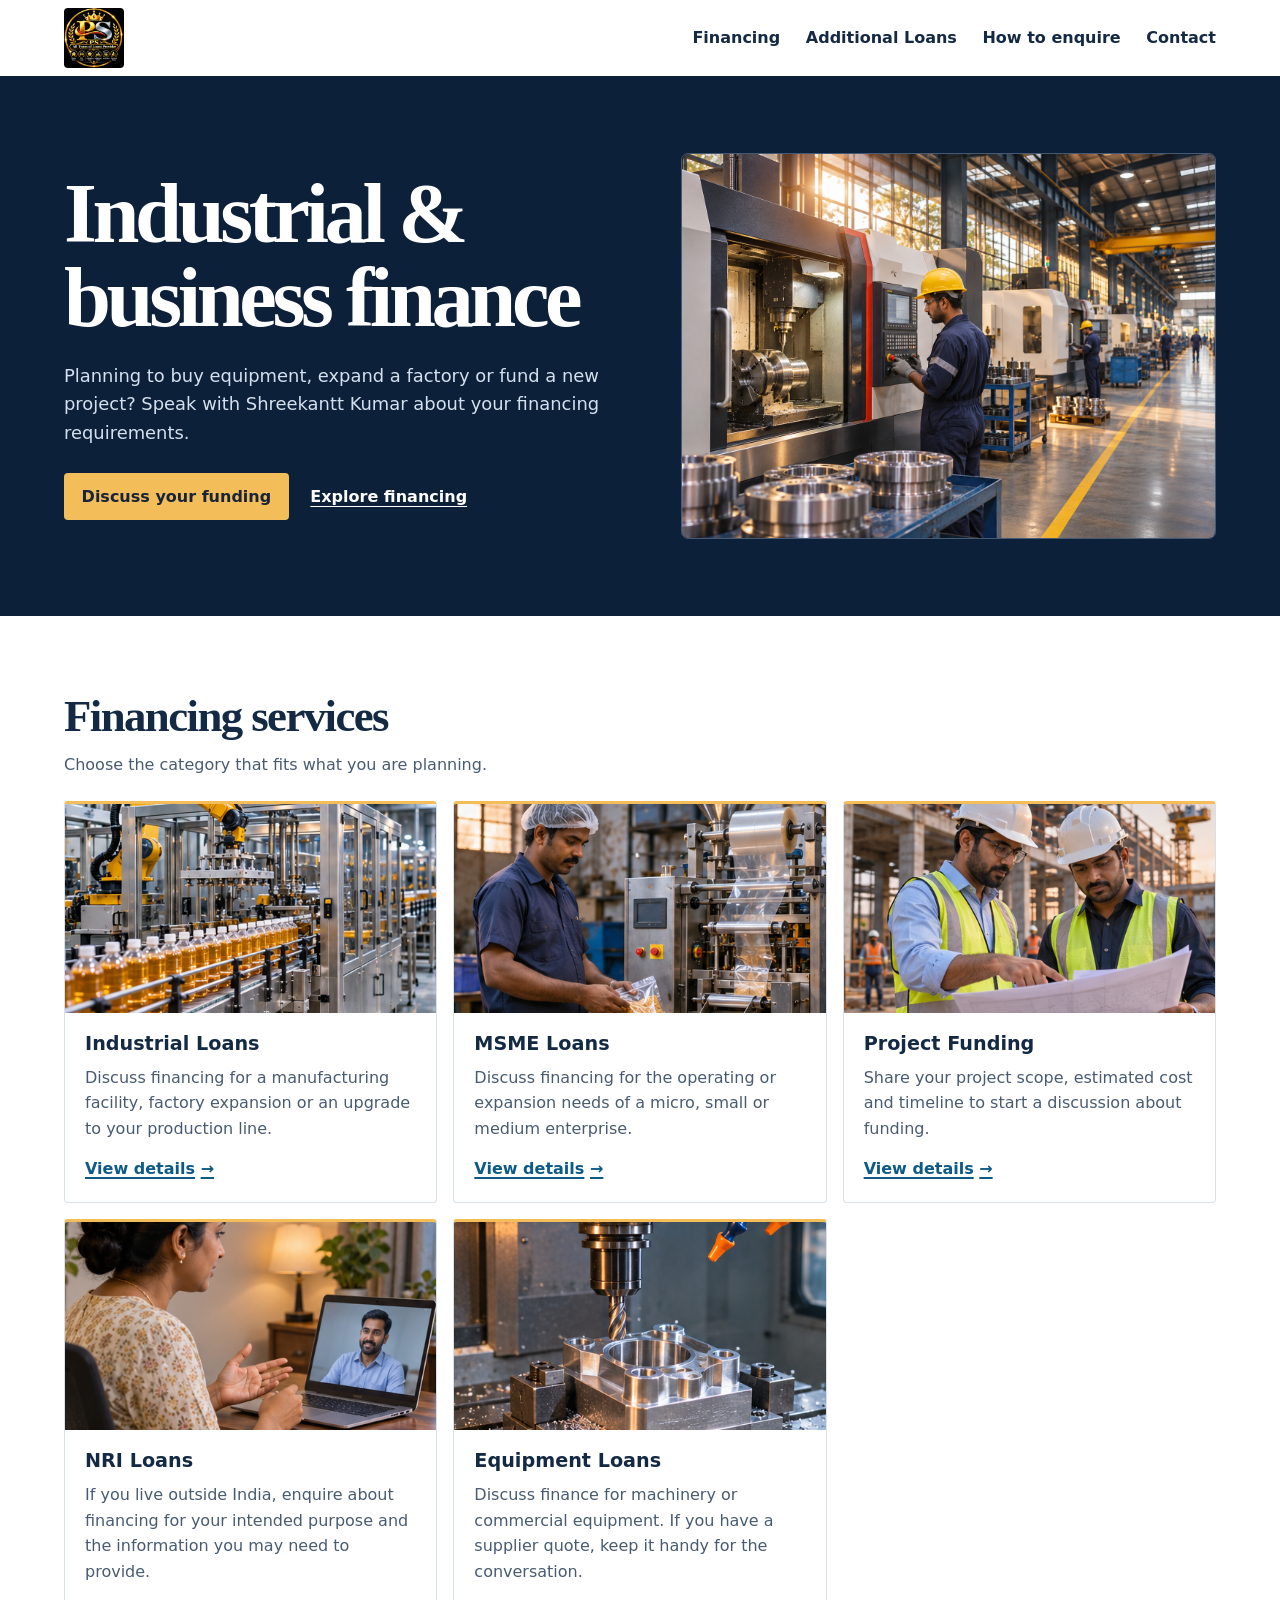
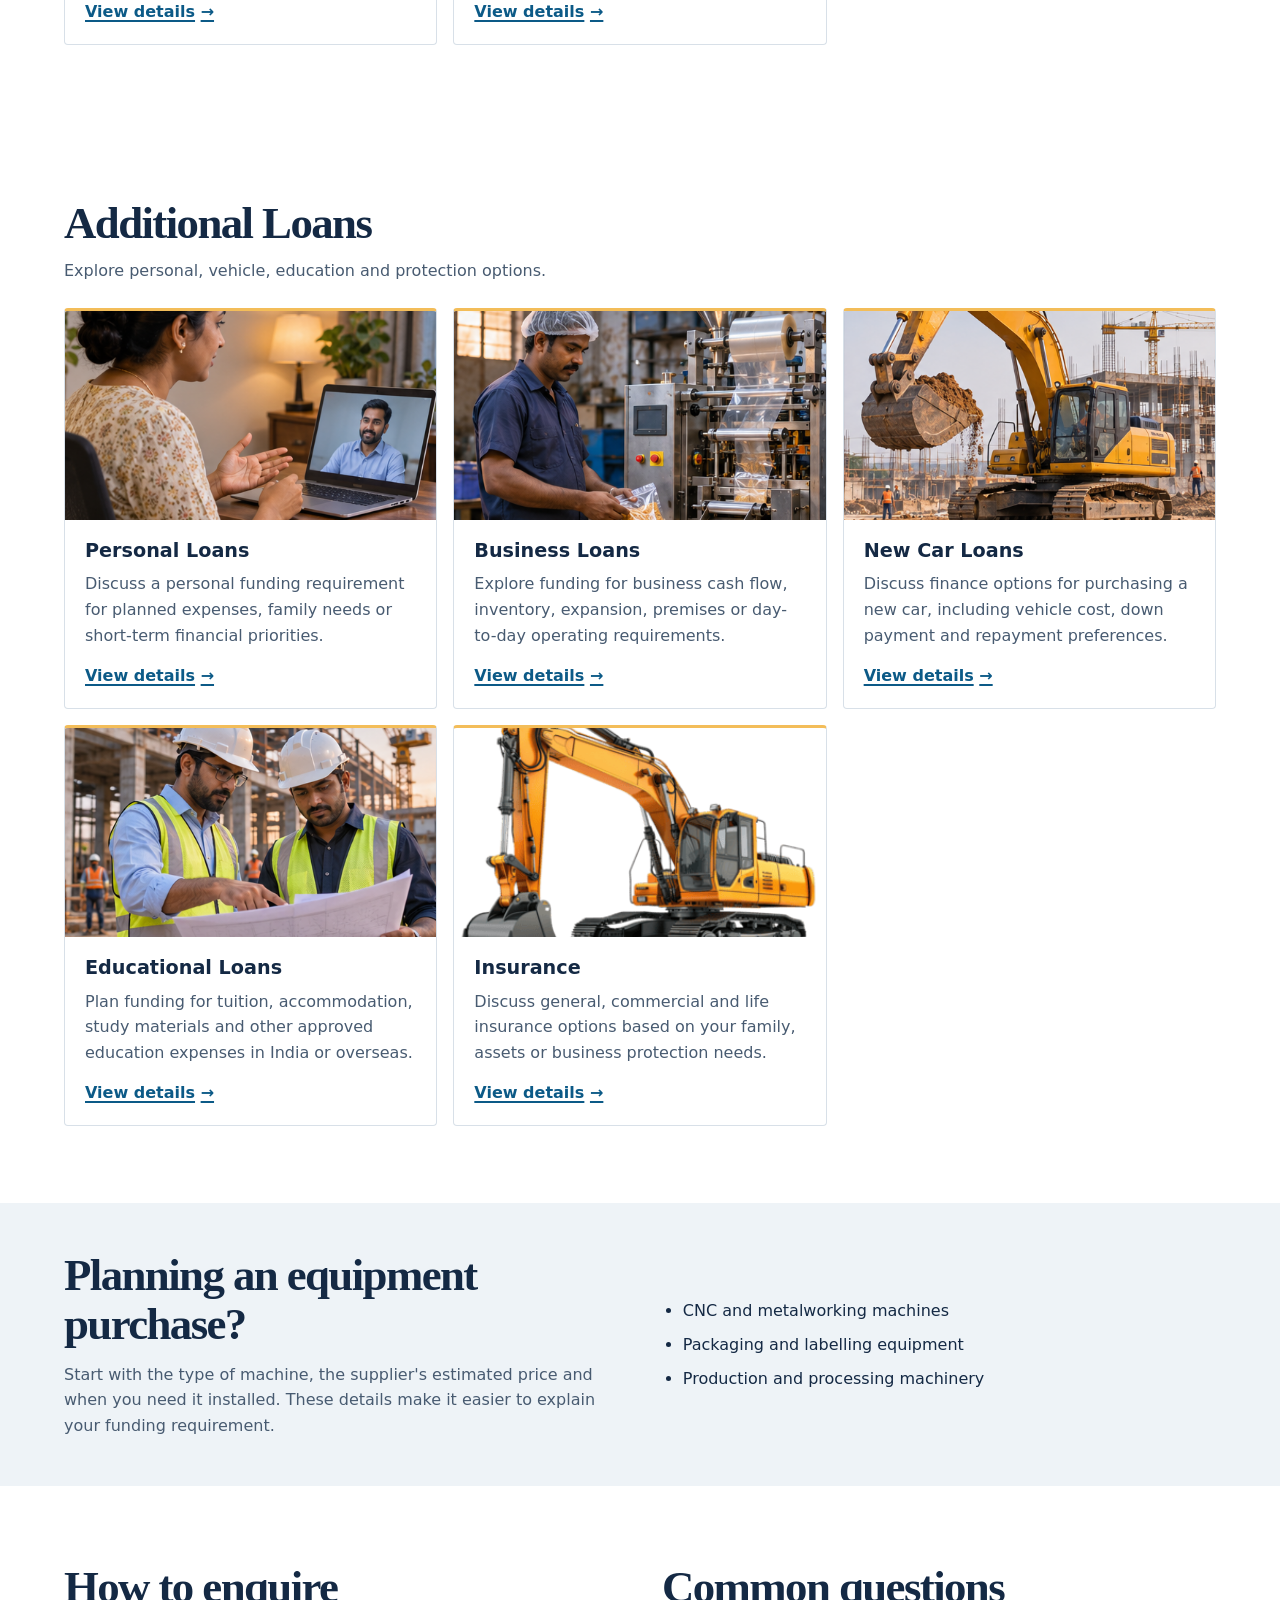
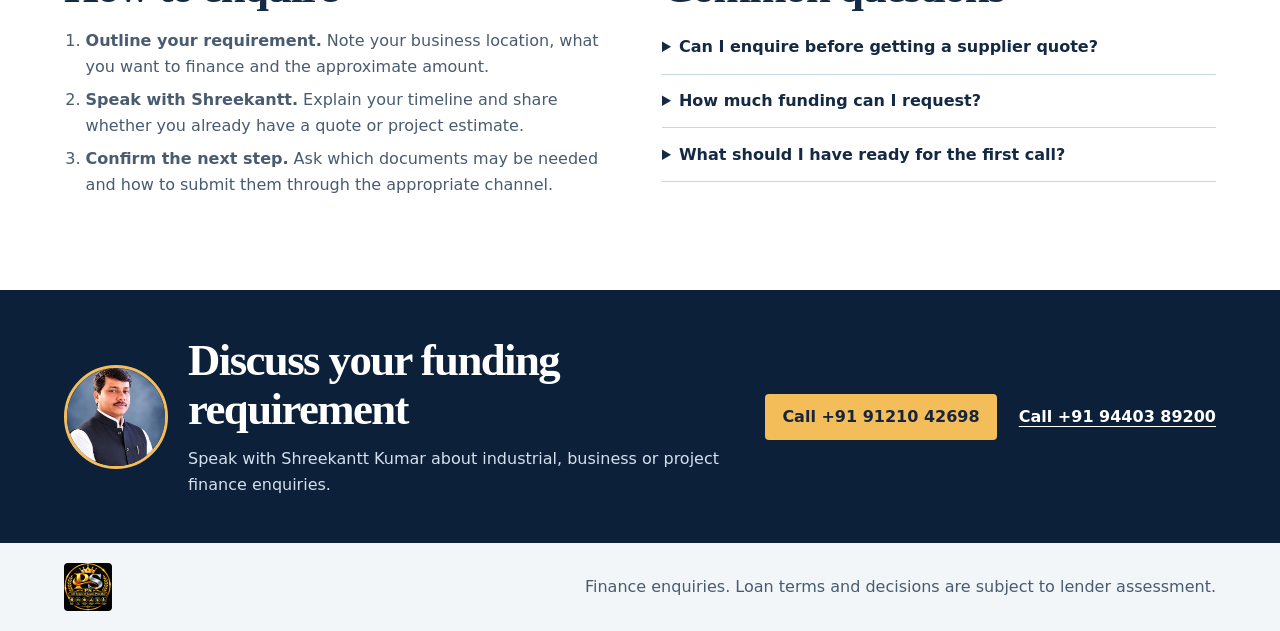
==== index.html @ 929bd3e0 "five new financing catagories in additional loans" ====
<!doctype html>
<html lang="en-IN">
<head>
  <meta charset="utf-8">
  <meta name="viewport" content="width=device-width, initial-scale=1">
  <meta name="robots" content="noindex">
  <meta name="description" content="Discuss industrial loans, MSME loans, project funding, NRI loans and equipment finance with SRIDigitals.">
  <title>SRIDigitals | Industrial &amp; Business Finance Enquiries</title>
  <link rel="stylesheet" href="styles.css">
</head>
<body>
  <a class="skip-link" href="#main">Skip to content</a>

  <header class="site-header" id="top">
    <div class="wrap header-inner">
      <a class="brand" href="#top" aria-label="SRIDigitals home"><img class="brand-logo" src="images/logo.jpeg" alt="SRI PS All Types of Loans Provider"></a>
      <nav aria-label="Main navigation">
        <a href="#services">Financing</a>
        <a href="#additional-loans">Additional Loans</a>
        <a href="#process">How to enquire</a>
        <a href="#contact">Contact</a>
      </nav>
    </div>
  </header>

  <main id="main">
    <section class="hero" aria-labelledby="hero-title">
      <div class="wrap hero-inner">
        <div class="hero-content">
          <h1 id="hero-title">Industrial &amp;<br>business finance</h1>
          <p>Planning to buy equipment, expand a factory or fund a new project? Speak with Shreekantt Kumar about your financing requirements.</p>
          <div class="actions">
            <a class="button" href="#contact">Discuss your funding</a>
            <a class="secondary" href="#services">Explore financing</a>
          </div>
        </div>
        <figure class="hero-visual">
          <img src="images/images/industrial-factory-hero.png" alt="Technician operating CNC machinery in a modern factory">
        </figure>
      </div>
    </section>

    <section class="wrap section" id="services">
      <h2>Financing services</h2>
      <p class="intro">Choose the category that fits what you are planning.</p>
      <div class="services">
        <article class="service">
          <img src="images/images/factory-production-line.png" alt="Automated factory production line">
          <div class="service-copy">
            <h3>Industrial Loans</h3>
            <p>Discuss financing for a manufacturing facility, factory expansion or an upgrade to your production line.</p>
            <a class="card-link" href="industrial-loans.html" aria-label="View full details about Industrial Loans">View details <span aria-hidden="true">&rarr;</span></a>
          </div>
        </article>
        <article class="service">
          <img src="images/images/msme-workshop.png" alt="Small manufacturing workshop and packaging machine">
          <div class="service-copy">
            <h3>MSME Loans</h3>
            <p>Discuss financing for the operating or expansion needs of a micro, small or medium enterprise.</p>
            <a class="card-link" href="msme-loans.html" aria-label="View full details about MSME Loans">View details <span aria-hidden="true">&rarr;</span></a>
          </div>
        </article>
        <article class="service">
          <img src="images/images/project-planning.png" alt="Engineers reviewing plans at a construction site">
          <div class="service-copy">
            <h3>Project Funding</h3>
            <p>Share your project scope, estimated cost and timeline to start a discussion about funding.</p>
            <a class="card-link" href="project-funding.html" aria-label="View full details about Project Funding">View details <span aria-hidden="true">&rarr;</span></a>
          </div>
        </article>
        <article class="service">
          <img src="images/images/nri-consultation.png" alt="Professional discussing requirements over a video call">
          <div class="service-copy">
            <h3>NRI Loans</h3>
            <p>If you live outside India, enquire about financing for your intended purpose and the information you may need to provide.</p>
            <a class="card-link" href="nri-loans.html" aria-label="View full details about NRI Loans">View details <span aria-hidden="true">&rarr;</span></a>
          </div>
        </article>
        <article class="service">
          <img src="images/images/cnc-equipment.png" alt="CNC machine cutting a metal component">
          <div class="service-copy">
            <h3>Equipment Loans</h3>
            <p>Discuss finance for machinery or commercial equipment. If you have a supplier quote, keep it handy for the conversation.</p>
            <a class="card-link" href="equipment-loans.html" aria-label="View full details about Equipment Loans">View details <span aria-hidden="true">&rarr;</span></a>
          </div>
        </article>
      </div>
    </section>

    <section class="wrap section" id="additional-loans">
      <h2>Additional Loans</h2>
      <p class="intro">Explore personal, vehicle, education and protection options.</p>
      <div class="services">
        <article class="service">
          <img src="images/images/nri-consultation.png" alt="Customer discussing personal finance requirements">
          <div class="service-copy">
            <h3>Personal Loans</h3>
            <p>Discuss a personal funding requirement for planned expenses, family needs or short-term financial priorities.</p>
            <a class="card-link" href="personal-loans.html" aria-label="View full details about Personal Loans">View details <span aria-hidden="true">&rarr;</span></a>
          </div>
        </article>
        <article class="service">
          <img src="images/images/msme-workshop.png" alt="Owner operating a small business workshop">
          <div class="service-copy">
            <h3>Business Loans</h3>
            <p>Explore funding for business cash flow, inventory, expansion, premises or day-to-day operating requirements.</p>
            <a class="card-link" href="business-loans.html" aria-label="View full details about Business Loans">View details <span aria-hidden="true">&rarr;</span></a>
          </div>
        </article>
        <article class="service">
          <img src="images/images/excavator-alternate.png" alt="Commercial vehicle ready for financing">
          <div class="service-copy">
            <h3>New Car Loans</h3>
            <p>Discuss finance options for purchasing a new car, including vehicle cost, down payment and repayment preferences.</p>
            <a class="card-link" href="new-car-loans.html" aria-label="View full details about New Car Loans">View details <span aria-hidden="true">&rarr;</span></a>
          </div>
        </article>
        <article class="service">
          <img src="images/images/project-planning.png" alt="Students and professionals reviewing education plans">
          <div class="service-copy">
            <h3>Educational Loans</h3>
            <p>Plan funding for tuition, accommodation, study materials and other approved education expenses in India or overseas.</p>
            <a class="card-link" href="educational-loans.html" aria-label="View full details about Educational Loans">View details <span aria-hidden="true">&rarr;</span></a>
          </div>
        </article>
        <article class="service">
          <img src="images/images/machinery.png" alt="Protected commercial and industrial assets">
          <div class="service-copy">
            <h3>Insurance</h3>
            <p>Discuss general, commercial and life insurance options based on your family, assets or business protection needs.</p>
            <a class="card-link" href="insurance.html" aria-label="View full details about Insurance">View details <span aria-hidden="true">&rarr;</span></a>
          </div>
        </article>
      </div>
    </section>

    <section class="equipment" id="equipment">
      <div class="wrap equipment-inner">
        <div>
          <h2>Planning an equipment purchase?</h2>
          <p>Start with the type of machine, the supplier's estimated price and when you need it installed. These details make it easier to explain your funding requirement.</p>
        </div>
        <ul>
          <li>CNC and metalworking machines</li>
          <li>Packaging and labelling equipment</li>
          <li>Production and processing machinery</li>
        </ul>
      </div>
    </section>

    <section class="wrap section process" id="process">
      <div>
        <h2>How to enquire</h2>
        <ol>
          <li><strong>Outline your requirement.</strong> Note your business location, what you want to finance and the approximate amount.</li>
          <li><strong>Speak with Shreekantt.</strong> Explain your timeline and share whether you already have a quote or project estimate.</li>
          <li><strong>Confirm the next step.</strong> Ask which documents may be needed and how to submit them through the appropriate channel.</li>
        </ol>
      </div>
      <div>
        <h2>Common questions</h2>
        <details>
          <summary>Can I enquire before getting a supplier quote?</summary>
          <p>Yes. Start with the type of equipment and an estimated budget. A supplier quote can help clarify the price and specifications later.</p>
        </details>
        <details>
          <summary>How much funding can I request?</summary>
          <p>Start with the amount your business or project needs. Any funding offer depends on the lender, the product and the assessment of your application.</p>
        </details>
        <details>
          <summary>What should I have ready for the first call?</summary>
          <p>Have the business location, loan purpose, estimated amount and timeline handy. For equipment, bring the supplier estimate if available.</p>
        </details>
      </div>
    </section>

    <section class="contact" id="contact">
      <div class="wrap contact-inner">
        <div class="contact-person">
          <img src="images/profile.jpeg" alt="Shreekantt Kumar">
          <div>
            <h2>Discuss your funding requirement</h2>
            <p>Speak with Shreekantt Kumar about industrial, business or project finance enquiries.</p>
          </div>
        </div>
        <address>
          <a class="button" href="tel:+919121042698">Call +91 91210 42698</a>
          <a class="secondary" href="tel:+919440389200">Call +91 94403 89200</a>
        </address>
      </div>
    </section>
  </main>

  <footer>
    <div class="wrap footer-inner">
      <img class="brand-logo" src="images/logo.jpeg" alt="SRI PS All Types of Loans Provider">
      <p>Finance enquiries. Loan terms and decisions are subject to lender assessment.</p>
    </div>
  </footer>
</body>
</html>
---- styles.css ----
:root {
  color-scheme: light;
  --navy: #0d2039;
  --ink: #142944;
  --muted: #485b71;
  --light: #eef3f7;
  --gold: #f3bd59;
}

* { box-sizing: border-box; }
html { scroll-behavior: smooth; }
body {
  margin: 0;
  font: 1rem/1.6 system-ui, sans-serif;
  color: var(--ink);
}
a { color: inherit; }
a:focus-visible, summary:focus-visible {
  outline: 3px solid #c58215;
  outline-offset: 5px;
}
.skip-link {
  position: fixed;
  top: .5rem;
  left: .5rem;
  z-index: 20;
  background: white;
  padding: .5rem;
}
.skip-link:not(:focus) { transform: translateY(-150%); }
.wrap {
  width: min(100% - 3rem, 72rem);
  margin-inline: auto;
}

.site-header { background: white; }
.header-inner, .footer-inner {
  display: flex;
  justify-content: space-between;
  align-items: center;
  gap: 1.25rem;
}
.header-inner { min-height: 4.75rem; }
.brand {
  font-size: 1.35rem;
  font-weight: 800;
  letter-spacing: -.045em;
  text-decoration: none;
}
.brand span { font-weight: 550; }
.brand-logo {
  display: block;
  width: auto;
  height: 3.75rem;
  max-width: 10rem;
  object-fit: contain;
  object-position: left center;
  border-radius: .25rem;
}
.footer-inner .brand-logo { height: 3rem; }
nav {
  display: flex;
  flex-wrap: wrap;
  gap: .5rem 1.6rem;
}
nav a {
  font-weight: 650;
  text-decoration: none;
}
nav a:hover { text-decoration: underline; }

.hero, .contact {
  background: var(--navy);
  color: white;
}
.hero-inner {
  display: grid;
  grid-template-columns: 1.08fr 1fr;
  gap: 2.5rem;
  align-items: center;
  padding-block: clamp(3rem, 6vw, 6rem);
}
h1, h2, h3, p { margin: 0; }
h1, h2, h3 { line-height: 1.15; }
h1 {
  max-width: 13ch;
  font: 700 clamp(3rem, 6.6vw, 5.6rem)/.99 Georgia, serif;
  letter-spacing: -.052em;
}
h2 {
  font: 700 clamp(1.9rem, 3.5vw, 2.85rem)/1.09 Georgia, serif;
  letter-spacing: -.035em;
}
h3 {
  font-size: 1.2rem;
  margin-bottom: .6rem;
}
.hero-content p {
  max-width: 34rem;
  margin-top: 1.4rem;
  color: #d4e0ee;
  font-size: 1.12rem;
}
.actions, address {
  display: flex;
  flex-wrap: wrap;
  align-items: center;
  gap: .7rem 1.35rem;
}
.actions { margin-top: 1.6rem; }
.button {
  display: inline-flex;
  padding: .65rem 1.1rem;
  color: #18243a;
  background: var(--gold);
  border-radius: .25rem;
  font-weight: 800;
  text-decoration: none;
}
.button:hover { background: #ffd78a; }
.secondary {
  font-weight: 700;
  text-underline-offset: .25em;
}
.hero-visual {
  margin: 0;
  overflow: hidden;
  min-height: 24rem;
  border: 1px solid #455972;
  border-radius: .45rem;
  background: #253953;
}
.hero-visual img {
  display: block;
  width: 100%;
  height: 100%;
  min-height: 24rem;
  object-fit: cover;
}

.section { padding-block: clamp(3rem, 6vw, 5.2rem); }
.intro {
  margin: .65rem 0 1.5rem;
  color: var(--muted);
}
.services {
  display: grid;
  grid-template-columns: repeat(6, 1fr);
  gap: 1rem;
}
.service {
  grid-column: span 2;
  overflow: hidden;
  border: 1px solid #d8e0e8;
  border-top: 3px solid var(--gold);
  border-radius: .25rem;
  background: white;
}
.service img {
  display: block;
  width: 100%;
  aspect-ratio: 16 / 9;
  object-fit: cover;
}
.service-copy { padding: 1.25rem; }
.card-link {
  display: inline-flex;
  gap: .35rem;
  margin-top: .9rem;
  color: #0c5a87;
  font-weight: 800;
  text-decoration-thickness: 2px;
  text-underline-offset: .2em;
}
.card-link span { transition: transform .2s ease; }
.card-link:hover span { transform: translateX(.2rem); }
.service p, .equipment p, .process li, details p { color: var(--muted); }

.equipment { background: var(--light); }
.equipment-inner, .process {
  display: grid;
  grid-template-columns: 1fr 1fr;
  gap: 2.75rem;
}
.equipment-inner {
  align-items: center;
  padding-block: 3rem;
}
.equipment p, .contact p { margin-top: .8rem; }
.equipment ul {
  margin: 0;
  padding-left: 1.3rem;
}
.equipment li + li, .process li + li { margin-top: .5rem; }
.process ol { padding-left: 1.35rem; }
details {
  border-bottom: 1px solid #cbd5df;
  padding-block: .85rem;
}
details:first-of-type { margin-top: .55rem; }
summary {
  cursor: pointer;
  font-weight: 700;
}
details p { margin: .6rem 0 .15rem; }

.detail-hero {
  background: var(--navy);
  color: white;
}
.detail-hero-inner {
  display: grid;
  grid-template-columns: 1fr 1fr;
  gap: 2.5rem;
  align-items: center;
  padding-block: clamp(3rem, 6vw, 5.5rem);
}
.detail-hero h1 {
  max-width: none;
  margin-bottom: .8rem;
  font-size: clamp(3rem, 6vw, 5.2rem);
}
.detail-hero p { color: #d4e0ee; }
.detail-hero .eyebrow {
  margin-bottom: .5rem;
  color: var(--gold);
  font-weight: 800;
  letter-spacing: .12em;
  text-transform: uppercase;
}
.back-link {
  display: inline-block;
  margin-bottom: 1.5rem;
  color: #d4e0ee;
  font-weight: 700;
  text-underline-offset: .2em;
}
.detail-hero img {
  width: 100%;
  max-height: 28rem;
  object-fit: cover;
  border: 1px solid #455972;
  border-radius: .45rem;
}
.detail-section {
  display: grid;
  grid-template-columns: 1.55fr .65fr;
  gap: 3rem;
  padding-block: clamp(3rem, 6vw, 5rem);
}
.detail-content > p {
  max-width: 48rem;
  margin: .8rem 0 1.2rem;
  color: var(--muted);
}
.detail-summary {
  align-self: start;
  border-top: 3px solid var(--gold);
  background: var(--light);
  padding: 1.35rem;
}
.detail-summary ul, .check-list, .number-list {
  margin: .8rem 0 0;
  padding-left: 1.25rem;
}
.detail-summary li + li, .check-list li + li { margin-top: .55rem; }
.detail-band { background: var(--light); }
.detail-grid {
  display: grid;
  grid-template-columns: 1fr 1fr;
  gap: 3rem;
  padding-block: clamp(3rem, 6vw, 5rem);
}
.detail-grid p { margin-top: .7rem; color: var(--muted); }
.number-list li { padding-left: .25rem; }
.number-list li + li { margin-top: .9rem; }
.detail-cta {
  display: flex;
  justify-content: space-between;
  align-items: center;
  gap: 1.5rem;
  padding-block: 3rem;
}
.detail-cta p { margin-top: .7rem; color: var(--muted); }

.contact-inner {
  display: flex;
  flex-wrap: wrap;
  justify-content: space-between;
  align-items: center;
  gap: 1.25rem;
  padding-block: 2.85rem;
}
.contact-person {
  display: flex;
  align-items: center;
  gap: 1.25rem;
  max-width: 42rem;
}
.contact-person img {
  width: 6.5rem;
  height: 6.5rem;
  flex: 0 0 6.5rem;
  border: 3px solid var(--gold);
  border-radius: 50%;
  object-fit: cover;
  object-position: center 18%;
}
.contact p { color: #d4e0ee; }
address { font-style: normal; }

footer {
  padding-block: 1.25rem;
  background: #f3f6f9;
}
footer p { color: var(--muted); }

@media (max-width: 48rem) {
  .hero-inner, .equipment-inner, .process {
    grid-template-columns: 1fr;
    gap: 1.6rem;
  }
  .detail-hero-inner, .detail-section, .detail-grid {
    grid-template-columns: 1fr;
  }
  .detail-cta { align-items: flex-start; flex-direction: column; }
  .services { grid-template-columns: repeat(2, 1fr); }
  .service { grid-column: auto; }
  .hero-visual, .hero-visual img {
    min-height: 0;
  }
}

@media (max-width: 31rem) {
  .wrap { width: calc(100% - 2rem); }
  .brand-logo { height: 3.25rem; }
  .contact-person { align-items: flex-start; }
  .contact-person img {
    width: 5rem;
    height: 5rem;
    flex-basis: 5rem;
  }
  .header-inner, .footer-inner {
    align-items: flex-start;
    flex-direction: column;
    gap: .45rem;
    padding-block: .75rem;
  }
  nav { gap: .35rem 1rem; }
  .services { grid-template-columns: 1fr; }
}
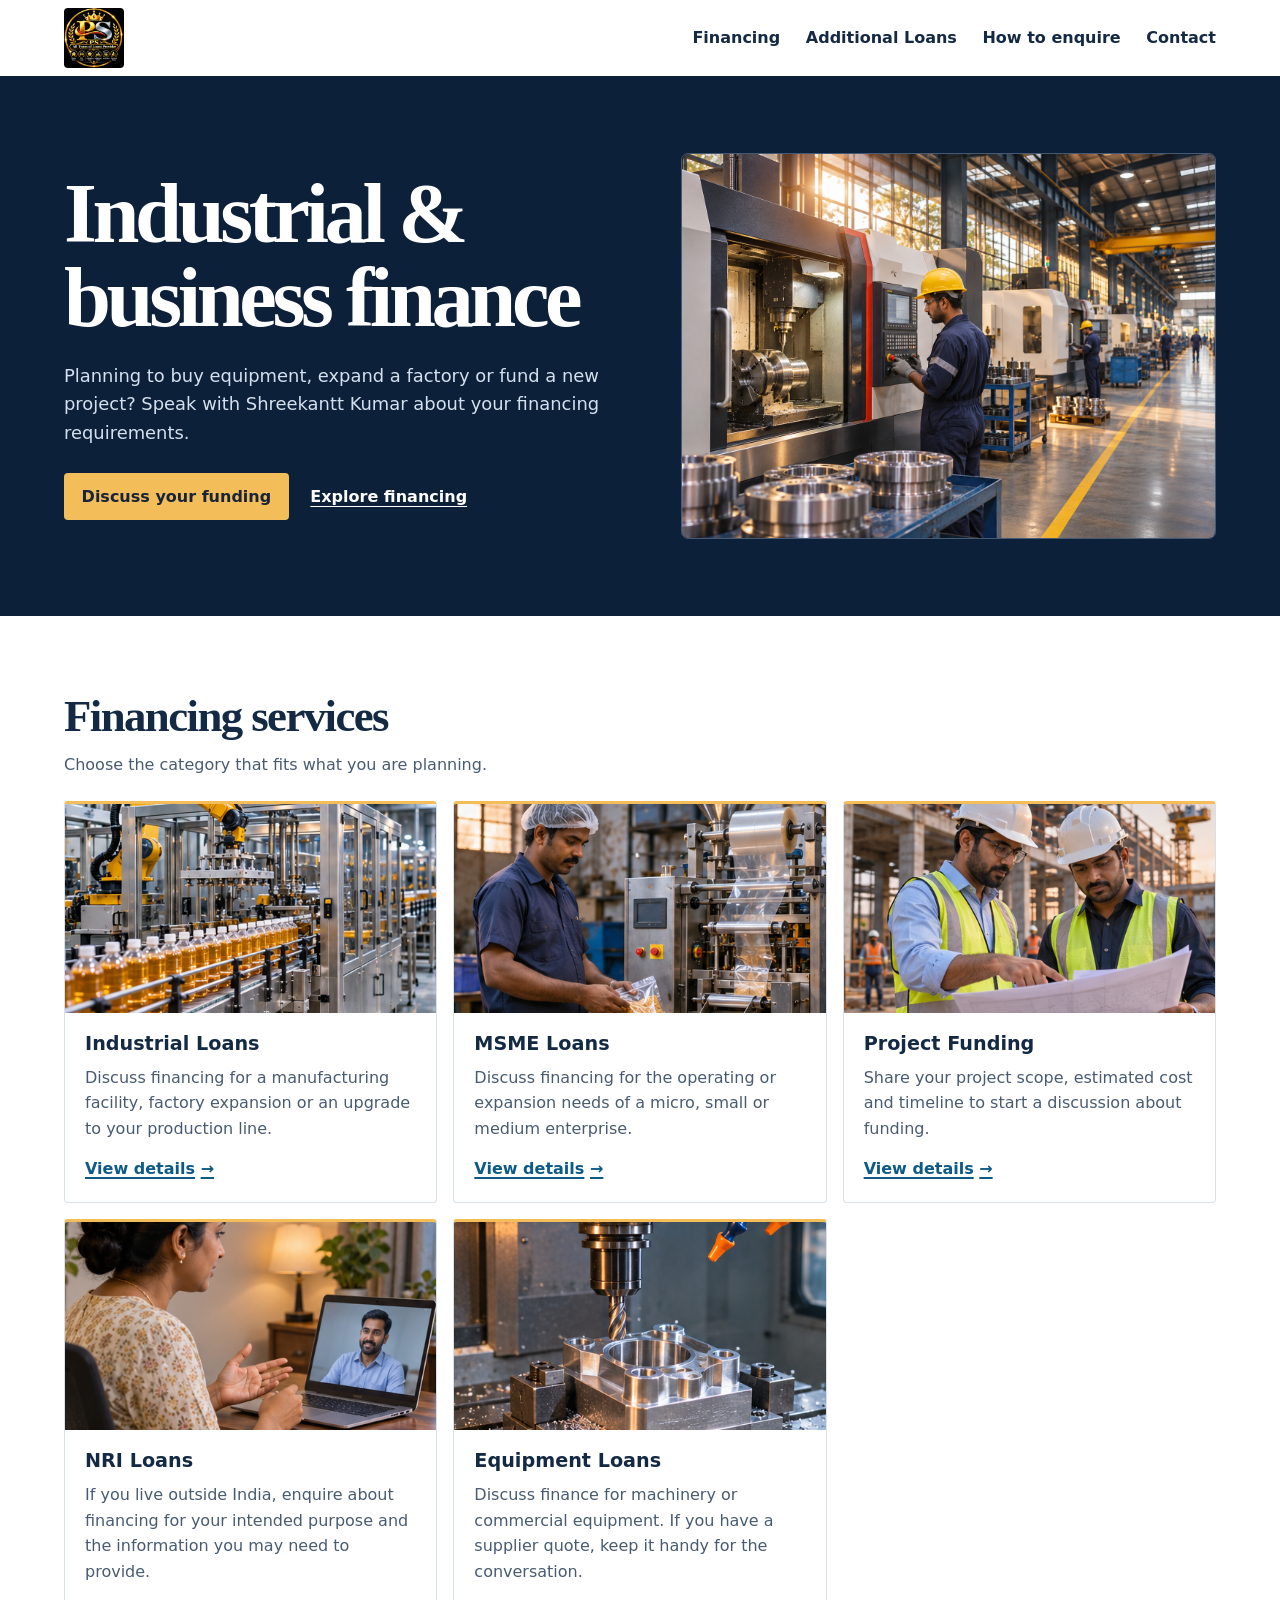
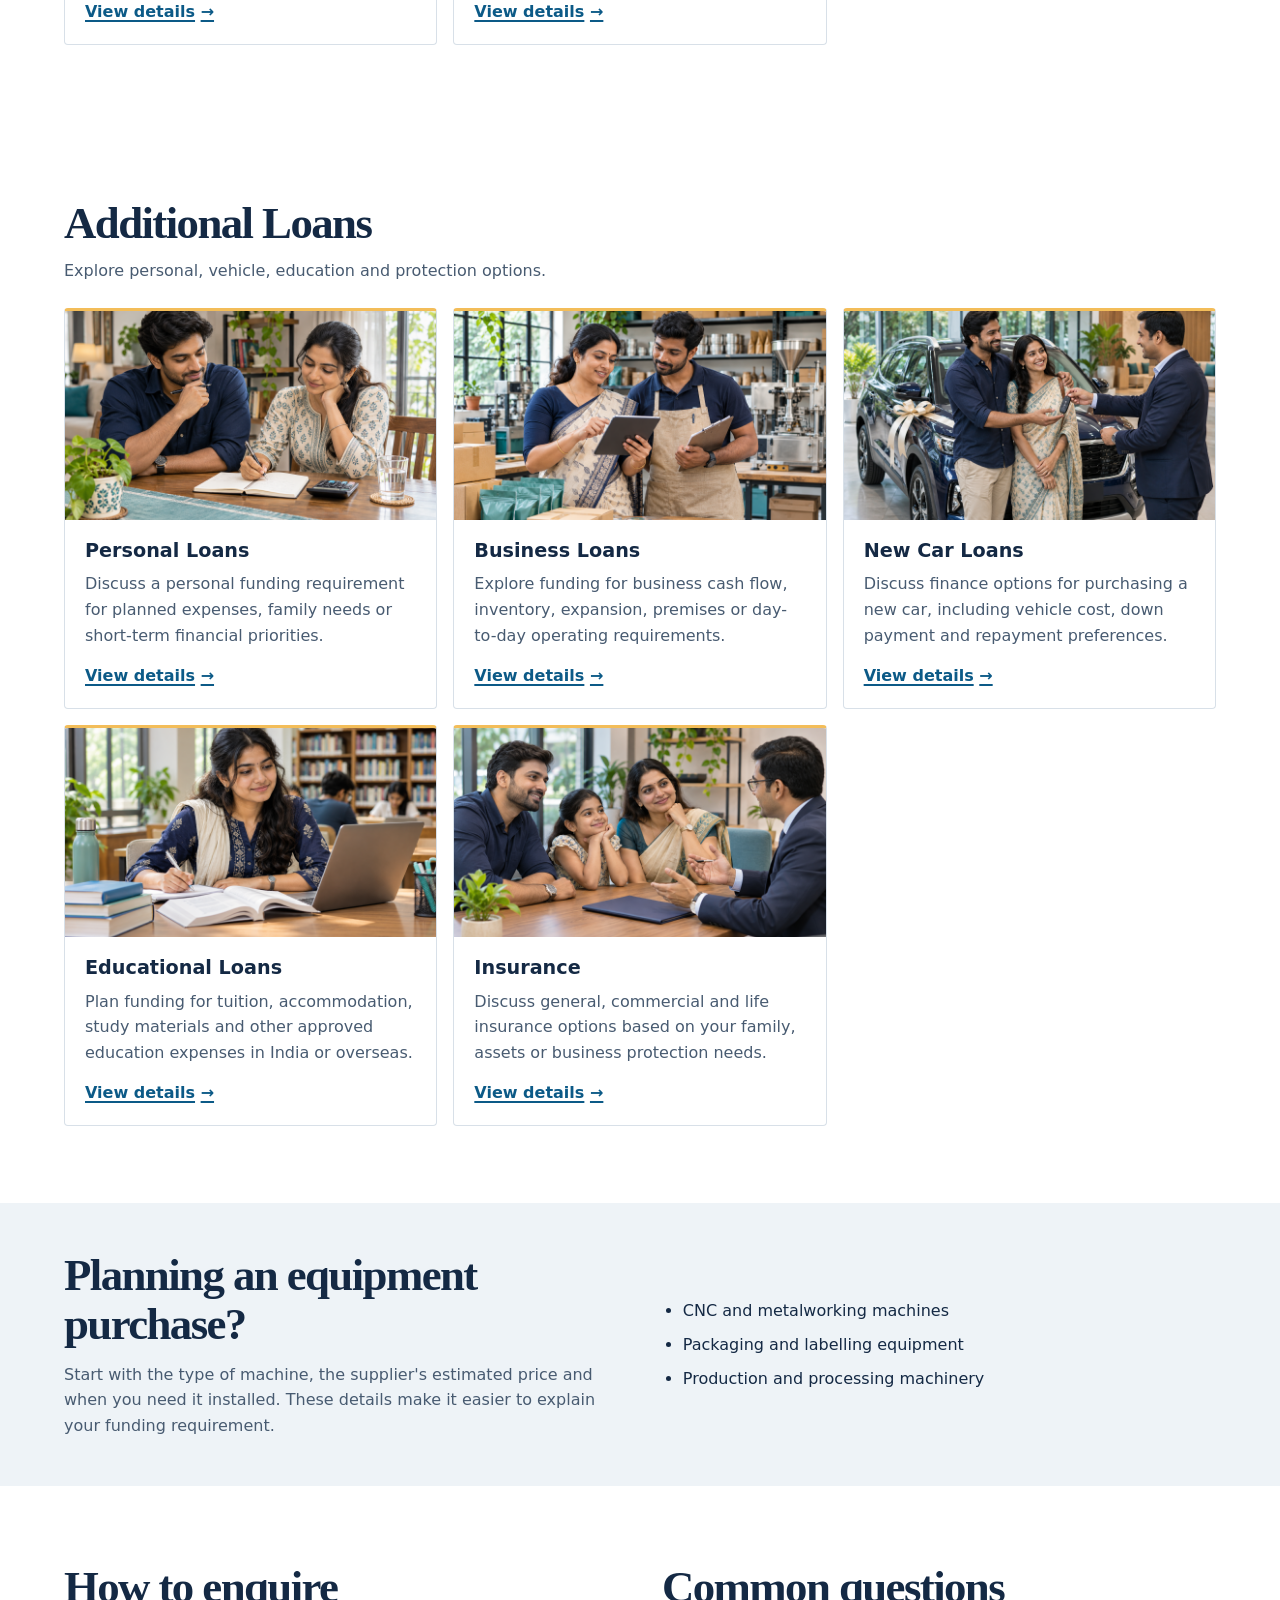
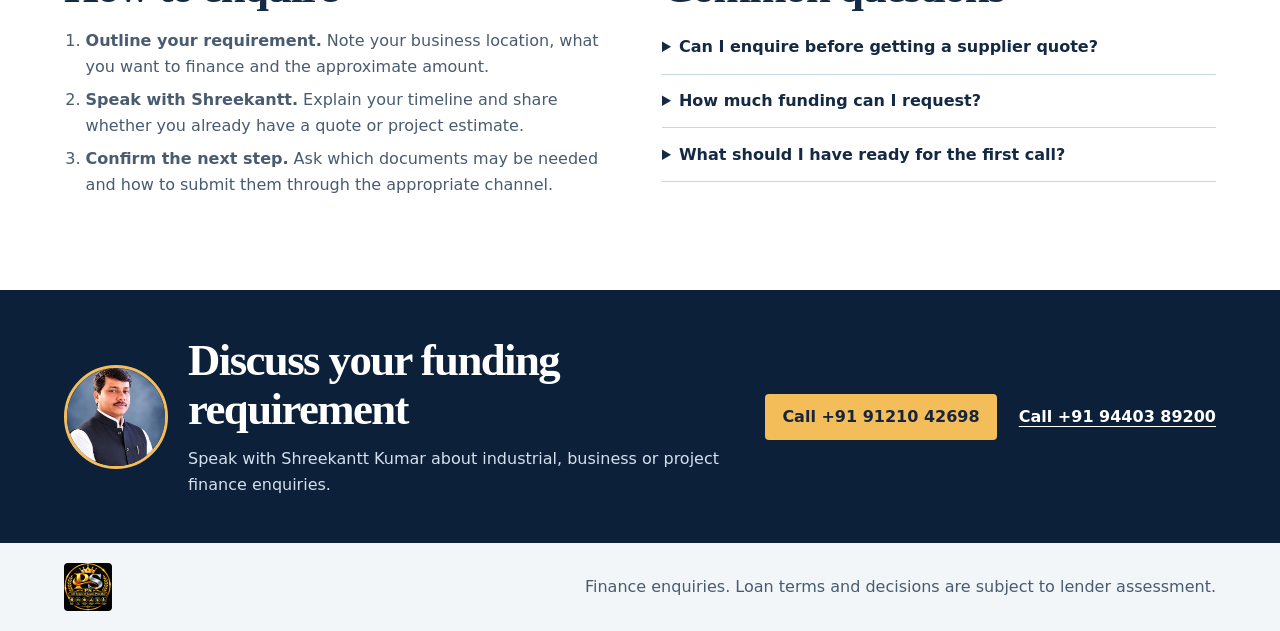
==== commit 6e930f99: "Use dedicated images in additional loan cards Co-authored-by: Copilot <223556219+Copilot@users.norep" ====
--- a/index.html
+++ b/index.html
@@ -92,7 +92,7 @@
       <p class="intro">Explore personal, vehicle, education and protection options.</p>
       <div class="services">
         <article class="service">
-          <img src="images/images/nri-consultation.png" alt="Customer discussing personal finance requirements">
+          <img src="images/images/Couple Reviewing a Household Budget.png" alt="Couple reviewing their household budget">
           <div class="service-copy">
             <h3>Personal Loans</h3>
             <p>Discuss a personal funding requirement for planned expenses, family needs or short-term financial priorities.</p>
@@ -100,7 +100,7 @@
           </div>
         </article>
         <article class="service">
-          <img src="images/images/msme-workshop.png" alt="Owner operating a small business workshop">
+          <img src="images/images/Small Business Owners Review Inventory-2.png" alt="Small business owners reviewing inventory">
           <div class="service-copy">
             <h3>Business Loans</h3>
             <p>Explore funding for business cash flow, inventory, expansion, premises or day-to-day operating requirements.</p>
@@ -108,7 +108,7 @@
           </div>
         </article>
         <article class="service">
-          <img src="images/images/excavator-alternate.png" alt="Commercial vehicle ready for financing">
+          <img src="images/images/Couple Receives New Car Keys-3.png" alt="Couple receiving the keys to their new car">
           <div class="service-copy">
             <h3>New Car Loans</h3>
             <p>Discuss finance options for purchasing a new car, including vehicle cost, down payment and repayment preferences.</p>
@@ -116,7 +116,7 @@
           </div>
         </article>
         <article class="service">
-          <img src="images/images/project-planning.png" alt="Students and professionals reviewing education plans">
+          <img src="images/images/Focused student in a campus library-5.png" alt="Student studying in a campus library">
           <div class="service-copy">
             <h3>Educational Loans</h3>
             <p>Plan funding for tuition, accommodation, study materials and other approved education expenses in India or overseas.</p>
@@ -124,7 +124,7 @@
           </div>
         </article>
         <article class="service">
-          <img src="images/images/machinery.png" alt="Protected commercial and industrial assets">
+          <img src="images/images/Family protection consultation-4.png" alt="Family discussing insurance protection">
           <div class="service-copy">
             <h3>Insurance</h3>
             <p>Discuss general, commercial and life insurance options based on your family, assets or business protection needs.</p>
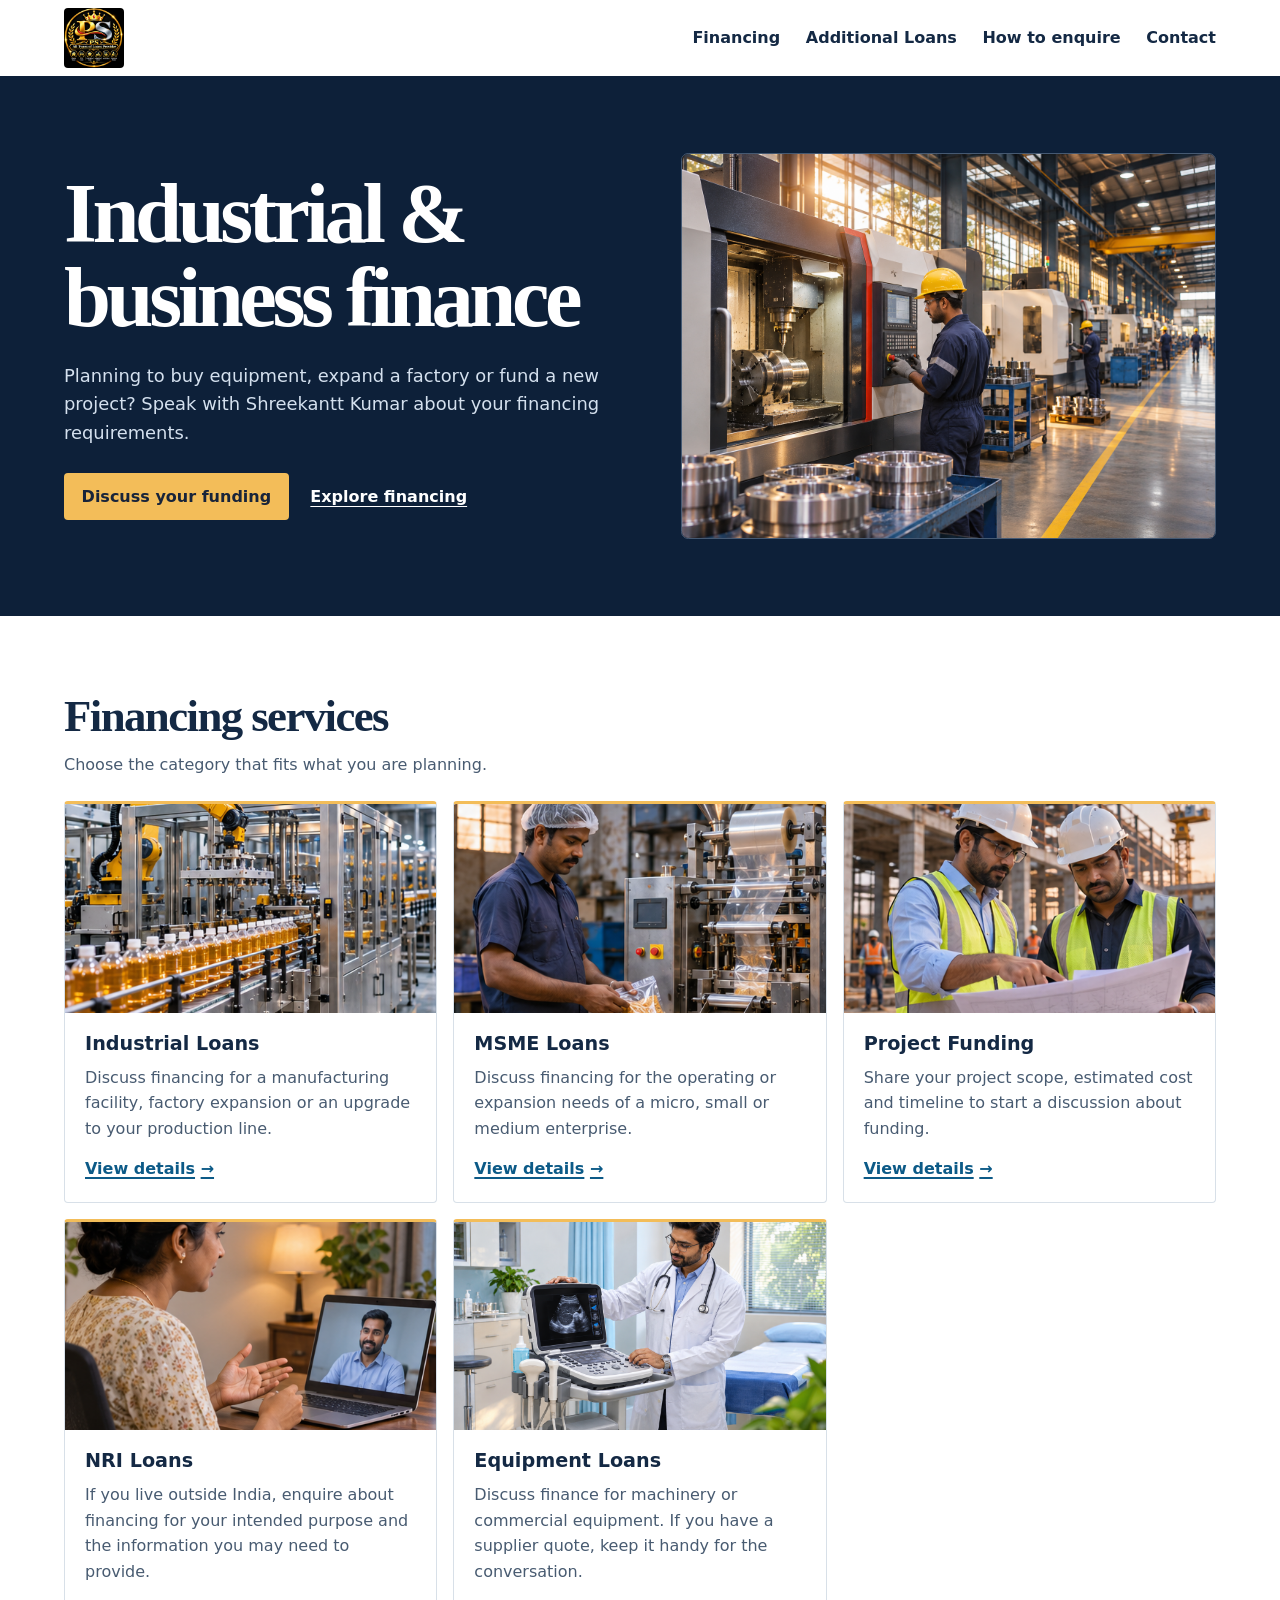
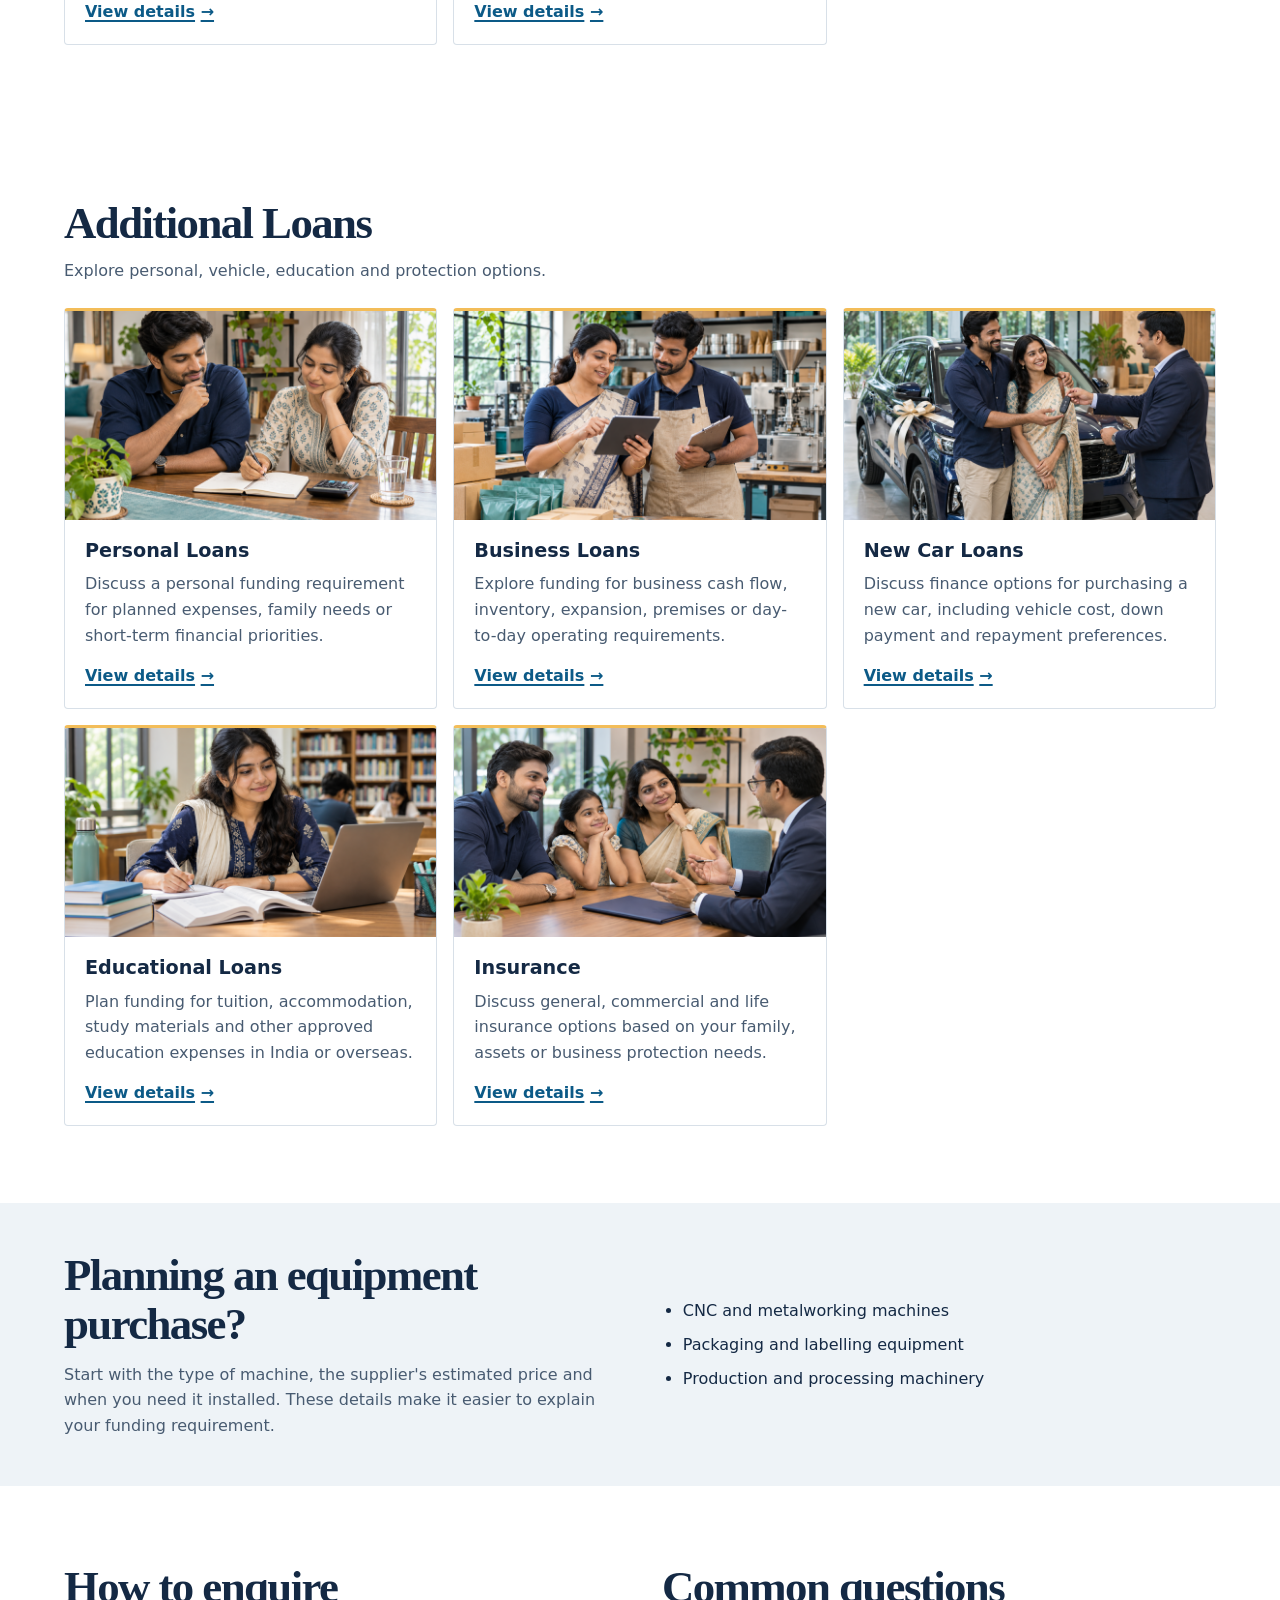
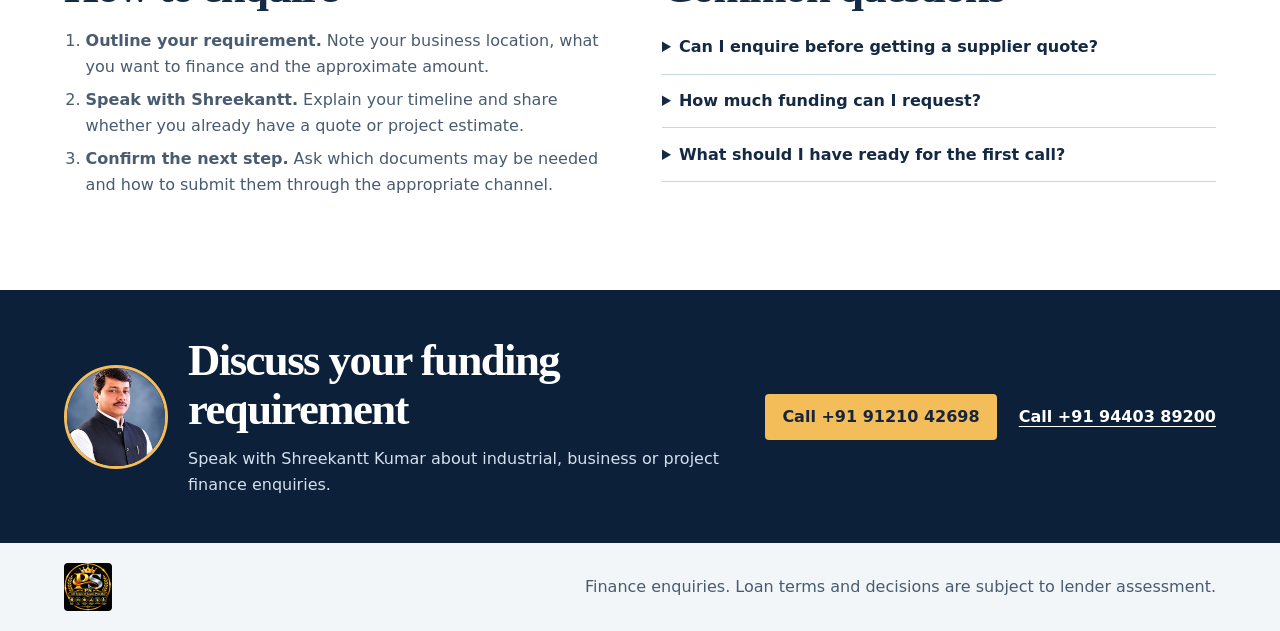
==== commit cec07d74: "Add ultrasound image to equipment loans Co-authored-by: Copilot <223556219+Copilot@users.noreply.git" ====
--- a/index.html
+++ b/index.html
@@ -77,7 +77,7 @@
           </div>
         </article>
         <article class="service">
-          <img src="images/images/cnc-equipment.png" alt="CNC machine cutting a metal component">
+          <img src="images/images/medical-ultrasound-equipment.png" alt="Doctor inspecting portable ultrasound equipment">
           <div class="service-copy">
             <h3>Equipment Loans</h3>
             <p>Discuss finance for machinery or commercial equipment. If you have a supplier quote, keep it handy for the conversation.</p>
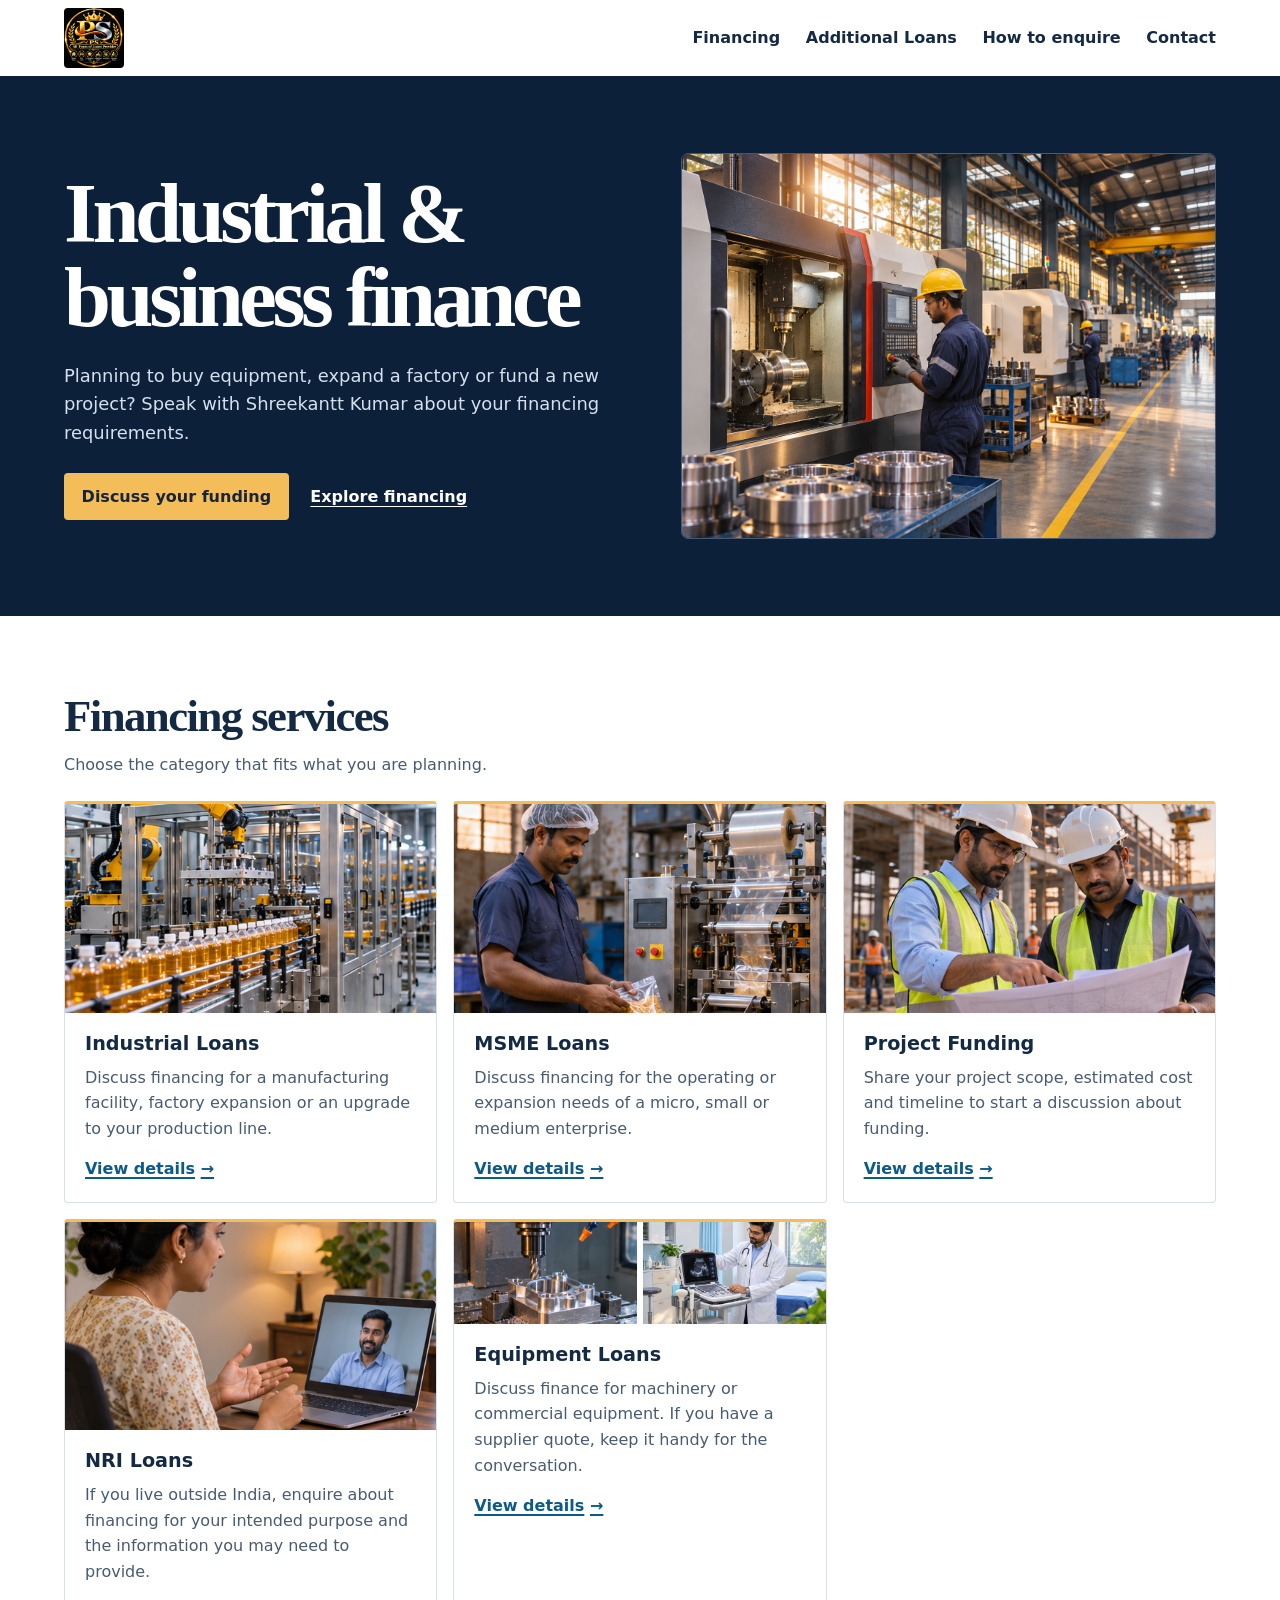
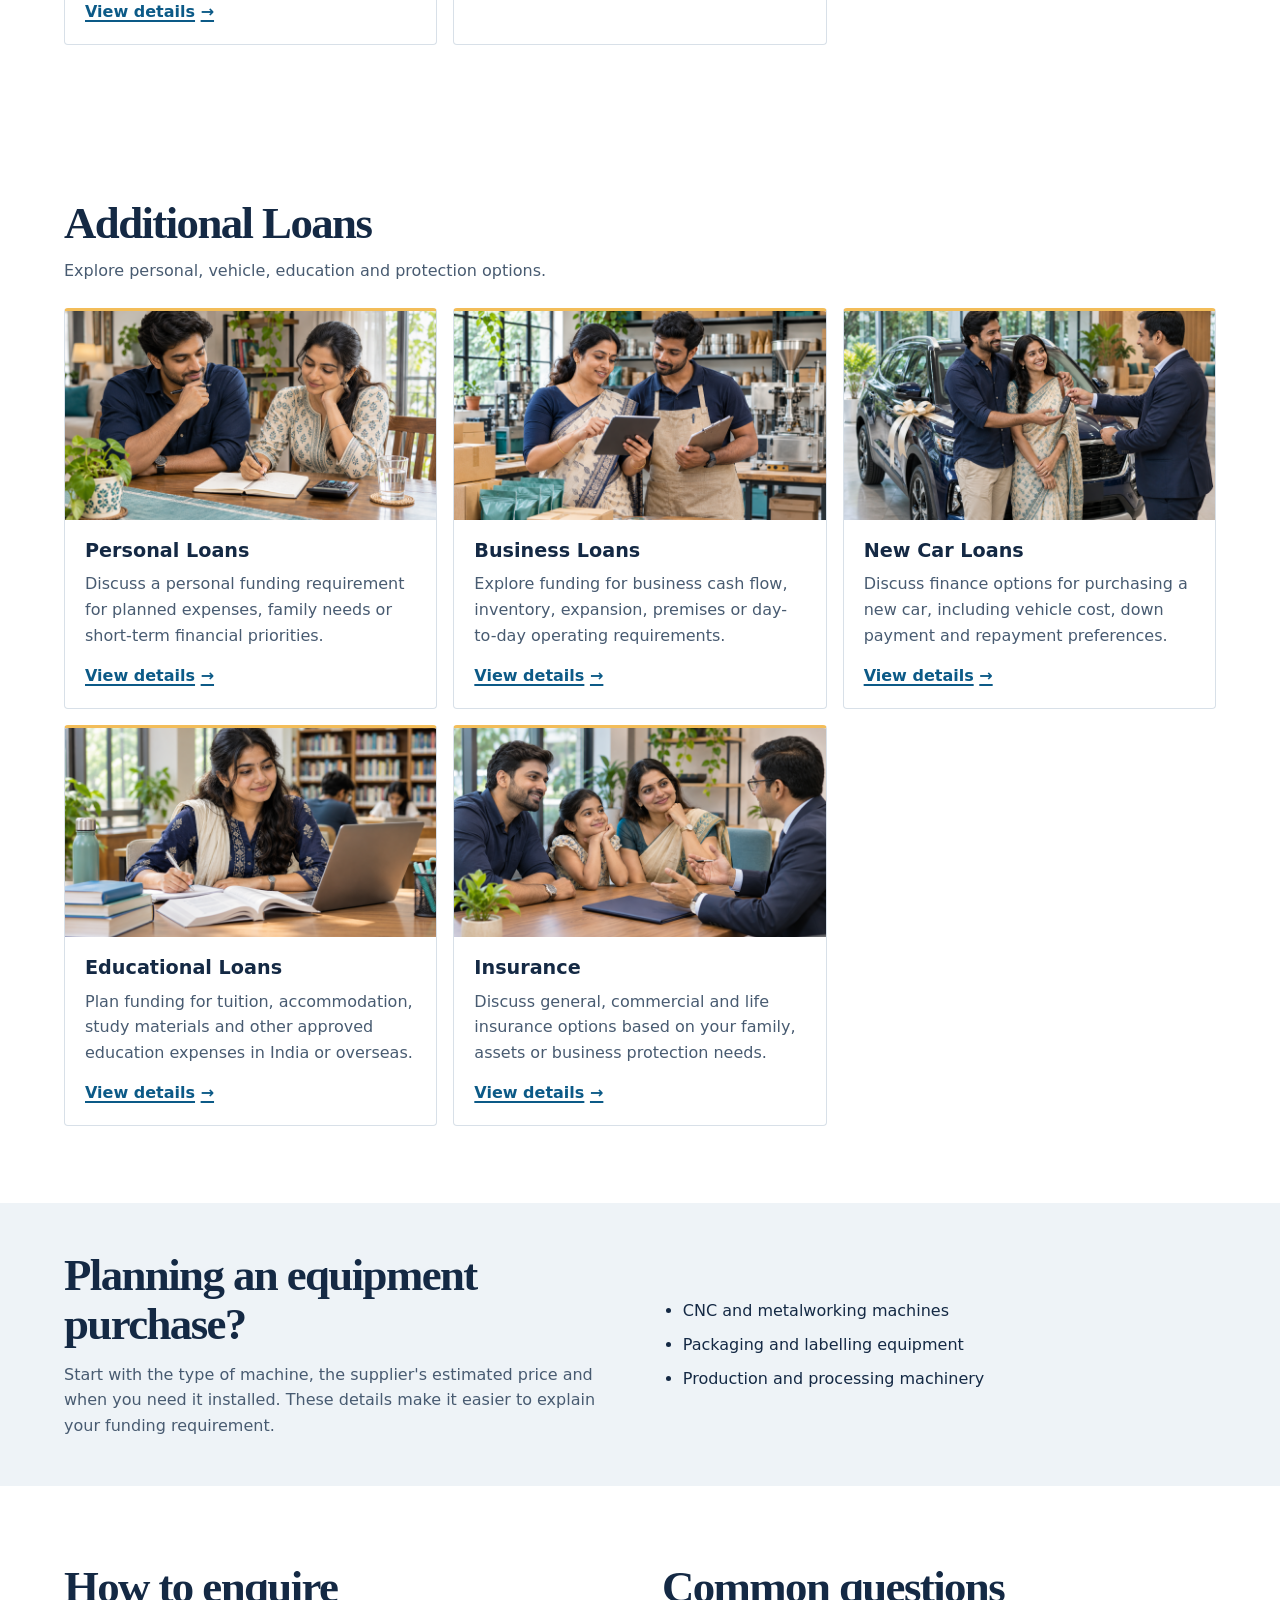
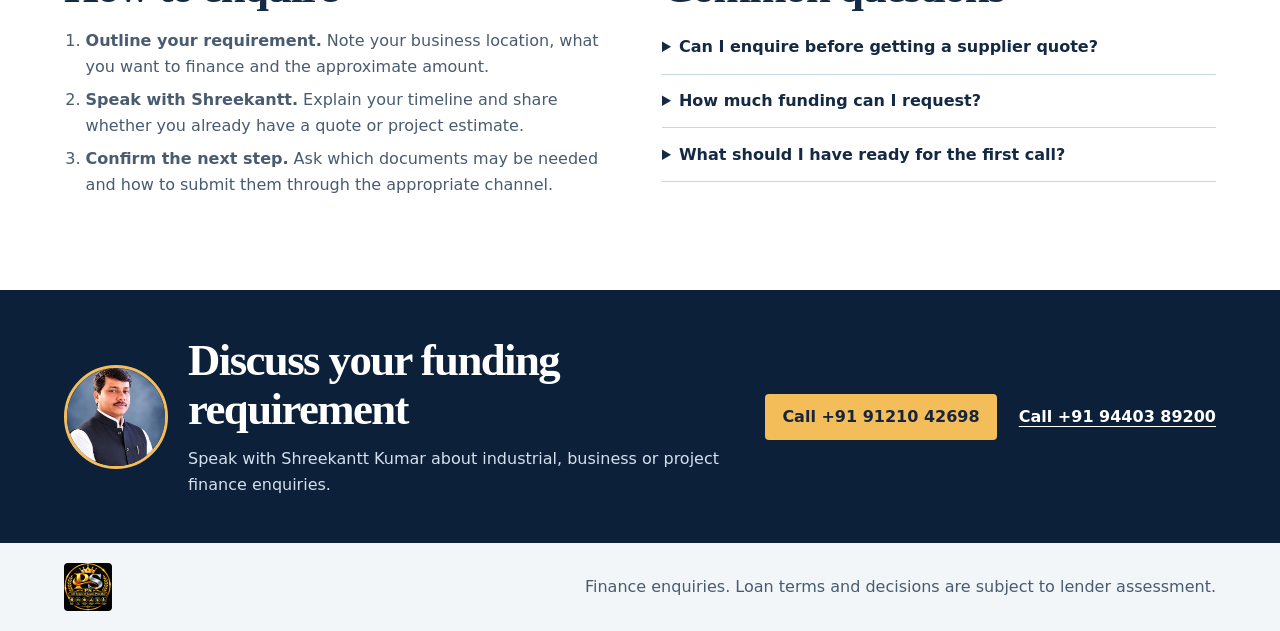
==== commit 21b2bb6a: "Show both images in equipment loans Co-authored-by: Copilot <223556219+Copilot@users.noreply.github." ====
--- a/index.html
+++ b/index.html
@@ -77,7 +77,10 @@
           </div>
         </article>
         <article class="service">
-          <img src="images/images/medical-ultrasound-equipment.png" alt="Doctor inspecting portable ultrasound equipment">
+          <div class="equipment-image-pair">
+            <img src="images/images/cnc-equipment.png" alt="CNC machine cutting a metal component">
+            <img src="images/images/medical-ultrasound-equipment.png" alt="Doctor inspecting portable ultrasound equipment">
+          </div>
           <div class="service-copy">
             <h3>Equipment Loans</h3>
             <p>Discuss finance for machinery or commercial equipment. If you have a supplier quote, keep it handy for the conversation.</p>
--- a/styles.css
+++ b/styles.css
@@ -162,6 +162,12 @@
   aspect-ratio: 16 / 9;
   object-fit: cover;
 }
+.equipment-image-pair {
+  display: grid;
+  grid-template-columns: repeat(2, minmax(0, 1fr));
+  gap: .4rem;
+  overflow: hidden;
+}
 .service-copy { padding: 1.25rem; }
 .card-link {
   display: inline-flex;
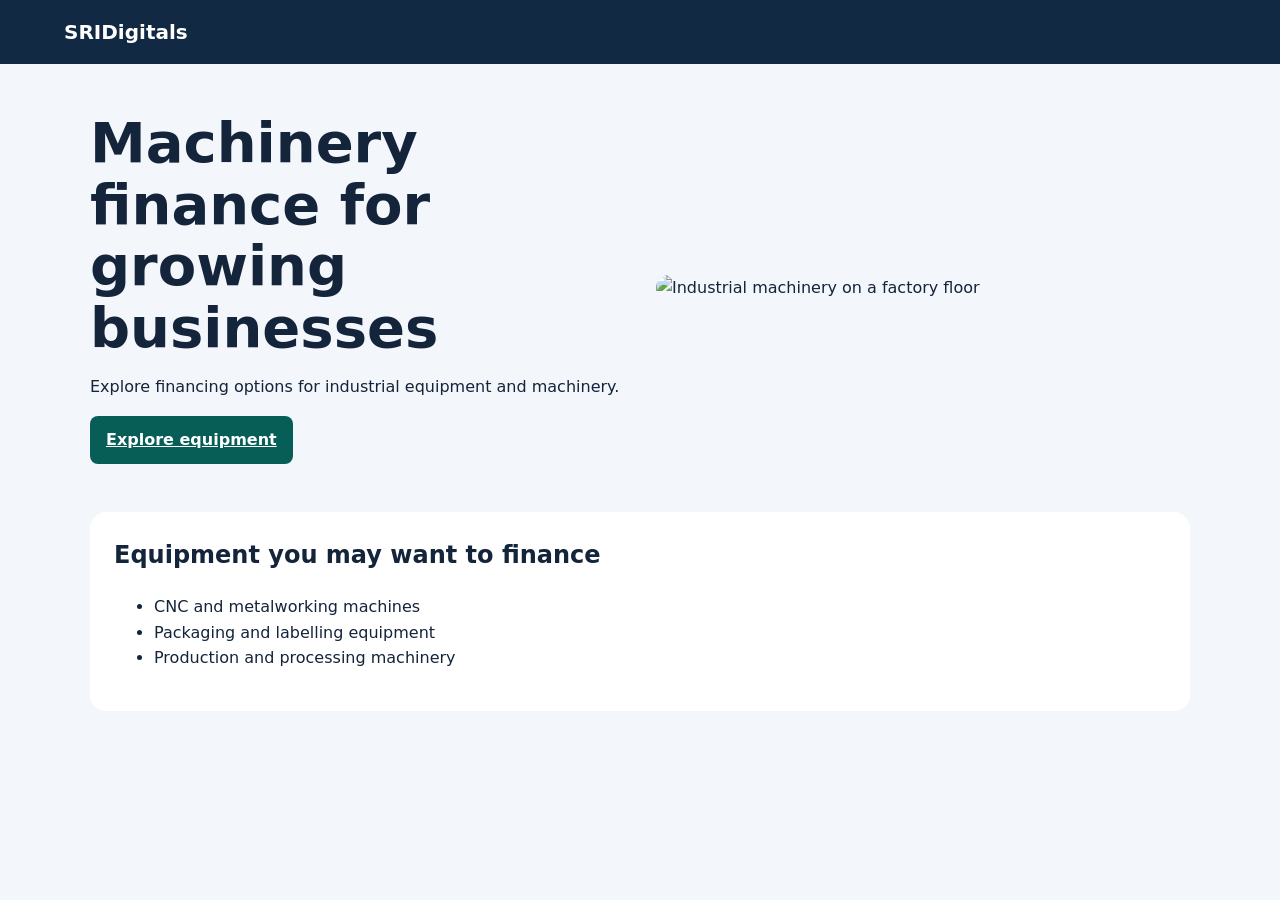
==== commit d5f963ab: "titile name changed" ====
--- a/index.html
+++ b/index.html
@@ -1,204 +1,86 @@
+
 <!doctype html>
-<html lang="en-IN">
+<html lang="en">
 <head>
   <meta charset="utf-8">
   <meta name="viewport" content="width=device-width, initial-scale=1">
-  <meta name="robots" content="noindex">
-  <meta name="description" content="Discuss industrial loans, MSME loans, project funding, NRI loans and equipment finance with SRIDigitals.">
-  <title>SRIDigitals | Industrial &amp; Business Finance Enquiries</title>
-  <link rel="stylesheet" href="styles.css">
+  <title> | Machinery Finance</title>
+  <style>
+    * { box-sizing: border-box; }
+    body {
+      margin: 0;
+      font: 1rem/1.6 system-ui, sans-serif;
+      color: #14243a;
+      background: #f3f6fa;
+    }
+    .site-header {
+      padding: 1rem 5%;
+      background: #112942;
+      color: white;
+      font-size: 1.25rem;
+      font-weight: 700;
+    }
+    main {
+      width: min(90%, 1100px);
+      margin: 3rem auto;
+    }
+    .hero {
+      display: grid;
+      grid-template-columns: 1fr 1fr;
+      align-items: center;
+      gap: 2rem;
+    }
+    h1 {
+      margin: 0;
+      font-size: clamp(2rem, 5vw, 3.5rem);
+      line-height: 1.1;
+    }
+    .hero img {
+      display: block;
+      width: 100%;
+      border-radius: 1rem;
+    }
+    .button {
+      display: inline-block;
+      padding: 0.7rem 1rem;
+      border-radius: 0.5rem;
+      background: #075e57;
+      color: white;
+      font-weight: 600;
+    }
+    #equipment {
+      margin-top: 3rem;
+      padding: 1.5rem;
+      border-radius: 1rem;
+      background: white;
+    }
+    #equipment h2 { margin-top: 0; }
+    @media (max-width: 700px) {
+      .hero { grid-template-columns: 1fr; }
+    }
+  </style>
 </head>
 <body>
-  <a class="skip-link" href="#main">Skip to content</a>
+  <header class="site-header">SRIDigitals</header>
 
-  <header class="site-header" id="top">
-    <div class="wrap header-inner">
-      <a class="brand" href="#top" aria-label="SRIDigitals home"><img class="brand-logo" src="images/logo.jpeg" alt="SRI PS All Types of Loans Provider"></a>
-      <nav aria-label="Main navigation">
-        <a href="#services">Financing</a>
-        <a href="#additional-loans">Additional Loans</a>
-        <a href="#process">How to enquire</a>
-        <a href="#contact">Contact</a>
-      </nav>
-    </div>
-  </header>
-
-  <main id="main">
-    <section class="hero" aria-labelledby="hero-title">
-      <div class="wrap hero-inner">
-        <div class="hero-content">
-          <h1 id="hero-title">Industrial &amp;<br>business finance</h1>
-          <p>Planning to buy equipment, expand a factory or fund a new project? Speak with Shreekantt Kumar about your financing requirements.</p>
-          <div class="actions">
-            <a class="button" href="#contact">Discuss your funding</a>
-            <a class="secondary" href="#services">Explore financing</a>
-          </div>
-        </div>
-        <figure class="hero-visual">
-          <img src="images/images/industrial-factory-hero.png" alt="Technician operating CNC machinery in a modern factory">
-        </figure>
+  <main>
+    <section class="hero">
+      <div>
+        <h1>Machinery finance for growing businesses</h1>
+        <p>Explore financing options for industrial equipment and machinery.</p>
+        <a class="button" href="#equipment">Explore equipment</a>
       </div>
+      <img src="images/machinery.jpg" alt="Industrial machinery on a factory floor">
     </section>
 
-    <section class="wrap section" id="services">
-      <h2>Financing services</h2>
-      <p class="intro">Choose the category that fits what you are planning.</p>
-      <div class="services">
-        <article class="service">
-          <img src="images/images/factory-production-line.png" alt="Automated factory production line">
-          <div class="service-copy">
-            <h3>Industrial Loans</h3>
-            <p>Discuss financing for a manufacturing facility, factory expansion or an upgrade to your production line.</p>
-            <a class="card-link" href="industrial-loans.html" aria-label="View full details about Industrial Loans">View details <span aria-hidden="true">&rarr;</span></a>
-          </div>
-        </article>
-        <article class="service">
-          <img src="images/images/msme-workshop.png" alt="Small manufacturing workshop and packaging machine">
-          <div class="service-copy">
-            <h3>MSME Loans</h3>
-            <p>Discuss financing for the operating or expansion needs of a micro, small or medium enterprise.</p>
-            <a class="card-link" href="msme-loans.html" aria-label="View full details about MSME Loans">View details <span aria-hidden="true">&rarr;</span></a>
-          </div>
-        </article>
-        <article class="service">
-          <img src="images/images/project-planning.png" alt="Engineers reviewing plans at a construction site">
-          <div class="service-copy">
-            <h3>Project Funding</h3>
-            <p>Share your project scope, estimated cost and timeline to start a discussion about funding.</p>
-            <a class="card-link" href="project-funding.html" aria-label="View full details about Project Funding">View details <span aria-hidden="true">&rarr;</span></a>
-          </div>
-        </article>
-        <article class="service">
-          <img src="images/images/nri-consultation.png" alt="Professional discussing requirements over a video call">
-          <div class="service-copy">
-            <h3>NRI Loans</h3>
-            <p>If you live outside India, enquire about financing for your intended purpose and the information you may need to provide.</p>
-            <a class="card-link" href="nri-loans.html" aria-label="View full details about NRI Loans">View details <span aria-hidden="true">&rarr;</span></a>
-          </div>
-        </article>
-        <article class="service">
-          <div class="equipment-image-pair">
-            <img src="images/images/cnc-equipment.png" alt="CNC machine cutting a metal component">
-            <img src="images/images/medical-ultrasound-equipment.png" alt="Doctor inspecting portable ultrasound equipment">
-          </div>
-          <div class="service-copy">
-            <h3>Equipment Loans</h3>
-            <p>Discuss finance for machinery or commercial equipment. If you have a supplier quote, keep it handy for the conversation.</p>
-            <a class="card-link" href="equipment-loans.html" aria-label="View full details about Equipment Loans">View details <span aria-hidden="true">&rarr;</span></a>
-          </div>
-        </article>
-      </div>
-    </section>
-
-    <section class="wrap section" id="additional-loans">
-      <h2>Additional Loans</h2>
-      <p class="intro">Explore personal, vehicle, education and protection options.</p>
-      <div class="services">
-        <article class="service">
-          <img src="images/images/Couple Reviewing a Household Budget.png" alt="Couple reviewing their household budget">
-          <div class="service-copy">
-            <h3>Personal Loans</h3>
-            <p>Discuss a personal funding requirement for planned expenses, family needs or short-term financial priorities.</p>
-            <a class="card-link" href="personal-loans.html" aria-label="View full details about Personal Loans">View details <span aria-hidden="true">&rarr;</span></a>
-          </div>
-        </article>
-        <article class="service">
-          <img src="images/images/Small Business Owners Review Inventory-2.png" alt="Small business owners reviewing inventory">
-          <div class="service-copy">
-            <h3>Business Loans</h3>
-            <p>Explore funding for business cash flow, inventory, expansion, premises or day-to-day operating requirements.</p>
-            <a class="card-link" href="business-loans.html" aria-label="View full details about Business Loans">View details <span aria-hidden="true">&rarr;</span></a>
-          </div>
-        </article>
-        <article class="service">
-          <img src="images/images/Couple Receives New Car Keys-3.png" alt="Couple receiving the keys to their new car">
-          <div class="service-copy">
-            <h3>New Car Loans</h3>
-            <p>Discuss finance options for purchasing a new car, including vehicle cost, down payment and repayment preferences.</p>
-            <a class="card-link" href="new-car-loans.html" aria-label="View full details about New Car Loans">View details <span aria-hidden="true">&rarr;</span></a>
-          </div>
-        </article>
-        <article class="service">
-          <img src="images/images/Focused student in a campus library-5.png" alt="Student studying in a campus library">
-          <div class="service-copy">
-            <h3>Educational Loans</h3>
-            <p>Plan funding for tuition, accommodation, study materials and other approved education expenses in India or overseas.</p>
-            <a class="card-link" href="educational-loans.html" aria-label="View full details about Educational Loans">View details <span aria-hidden="true">&rarr;</span></a>
-          </div>
-        </article>
-        <article class="service">
-          <img src="images/images/Family protection consultation-4.png" alt="Family discussing insurance protection">
-          <div class="service-copy">
-            <h3>Insurance</h3>
-            <p>Discuss general, commercial and life insurance options based on your family, assets or business protection needs.</p>
-            <a class="card-link" href="insurance.html" aria-label="View full details about Insurance">View details <span aria-hidden="true">&rarr;</span></a>
-          </div>
-        </article>
-      </div>
-    </section>
-
-    <section class="equipment" id="equipment">
-      <div class="wrap equipment-inner">
-        <div>
-          <h2>Planning an equipment purchase?</h2>
-          <p>Start with the type of machine, the supplier's estimated price and when you need it installed. These details make it easier to explain your funding requirement.</p>
-        </div>
-        <ul>
-          <li>CNC and metalworking machines</li>
-          <li>Packaging and labelling equipment</li>
-          <li>Production and processing machinery</li>
-        </ul>
-      </div>
-    </section>
-
-    <section class="wrap section process" id="process">
-      <div>
-        <h2>How to enquire</h2>
-        <ol>
-          <li><strong>Outline your requirement.</strong> Note your business location, what you want to finance and the approximate amount.</li>
-          <li><strong>Speak with Shreekantt.</strong> Explain your timeline and share whether you already have a quote or project estimate.</li>
-          <li><strong>Confirm the next step.</strong> Ask which documents may be needed and how to submit them through the appropriate channel.</li>
-        </ol>
-      </div>
-      <div>
-        <h2>Common questions</h2>
-        <details>
-          <summary>Can I enquire before getting a supplier quote?</summary>
-          <p>Yes. Start with the type of equipment and an estimated budget. A supplier quote can help clarify the price and specifications later.</p>
-        </details>
-        <details>
-          <summary>How much funding can I request?</summary>
-          <p>Start with the amount your business or project needs. Any funding offer depends on the lender, the product and the assessment of your application.</p>
-        </details>
-        <details>
-          <summary>What should I have ready for the first call?</summary>
-          <p>Have the business location, loan purpose, estimated amount and timeline handy. For equipment, bring the supplier estimate if available.</p>
-        </details>
-      </div>
-    </section>
-
-    <section class="contact" id="contact">
-      <div class="wrap contact-inner">
-        <div class="contact-person">
-          <img src="images/profile.jpeg" alt="Shreekantt Kumar">
-          <div>
-            <h2>Discuss your funding requirement</h2>
-            <p>Speak with Shreekantt Kumar about industrial, business or project finance enquiries.</p>
-          </div>
-        </div>
-        <address>
-          <a class="button" href="tel:+919121042698">Call +91 91210 42698</a>
-          <a class="secondary" href="tel:+919440389200">Call +91 94403 89200</a>
-        </address>
-      </div>
+    <section id="equipment">
+      <h2>Equipment you may want to finance</h2>
+      <ul>
+        <li>CNC and metalworking machines</li>
+        <li>Packaging and labelling equipment</li>
+        <li>Production and processing machinery</li>
+      </ul>
     </section>
   </main>
-
-  <footer>
-    <div class="wrap footer-inner">
-      <img class="brand-logo" src="images/logo.jpeg" alt="SRI PS All Types of Loans Provider">
-      <p>Finance enquiries. Loan terms and decisions are subject to lender assessment.</p>
-    </div>
-  </footer>
 </body>
 </html>
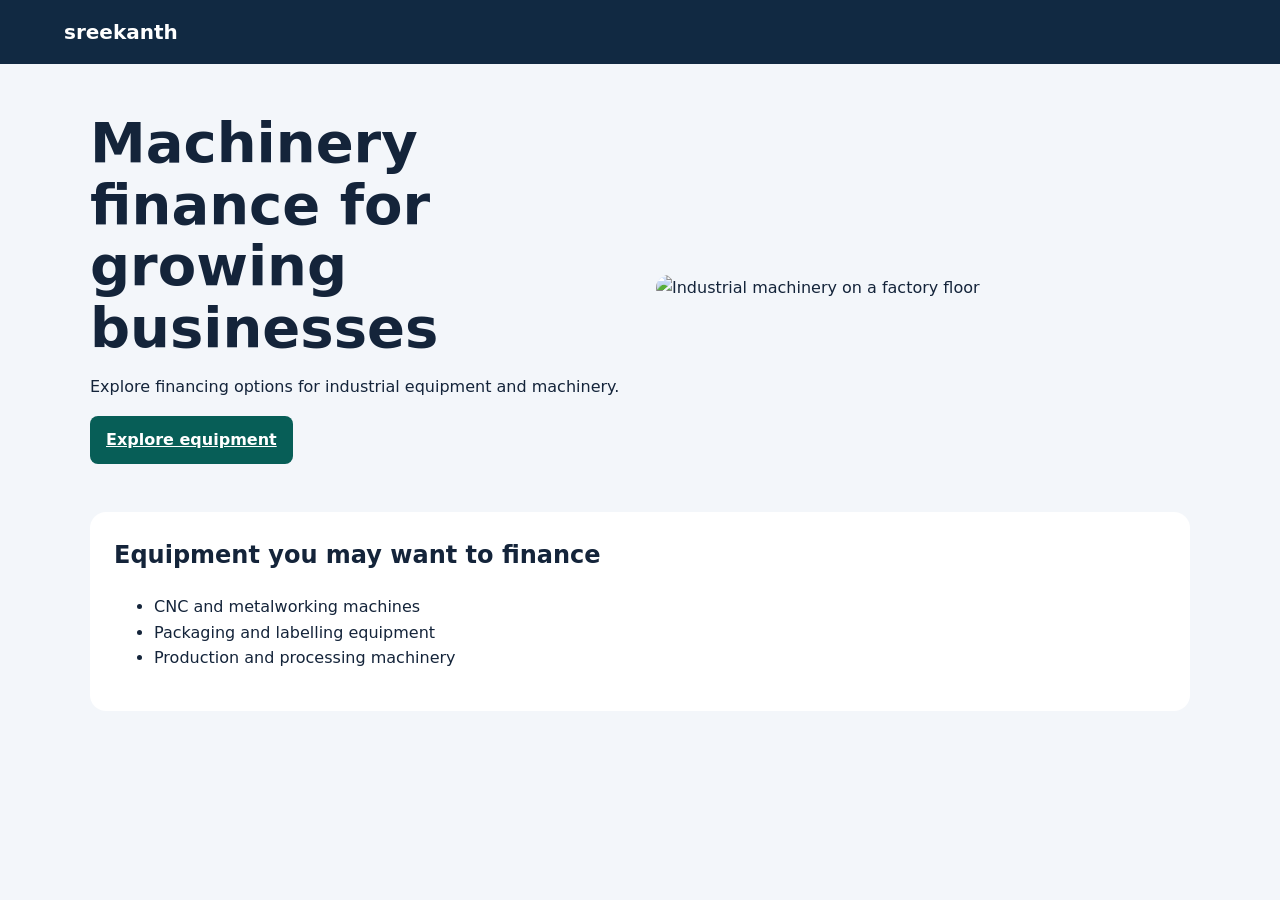
==== commit ac87f567: "title changed" ====
--- a/index.html
+++ b/index.html
@@ -4,7 +4,14 @@
 <head>
   <meta charset="utf-8">
   <meta name="viewport" content="width=device-width, initial-scale=1">
-  <title> | Machinery Finance</title>
+  <title>sreekanth | Machinery Finance</title>
+  <meta name="description" content="Machinery finance solutions from sreekanth for growing businesses.">
+  <meta property="og:title" content="sreekanth | Machinery Finance">
+  <meta property="og:description" content="Machinery finance solutions from sreekanth for growing businesses.">
+  <meta property="og:type" content="website">
+  <meta name="twitter:card" content="summary">
+  <meta name="twitter:title" content="sreekanth | Machinery Finance">
+  <meta name="twitter:description" content="Machinery finance solutions from sreekanth for growing businesses.">
   <style>
     * { box-sizing: border-box; }
     body {
@@ -61,7 +68,7 @@
   </style>
 </head>
 <body>
-  <header class="site-header">SRIDigitals</header>
+  <header class="site-header">sreekanth</header>
 
   <main>
     <section class="hero">
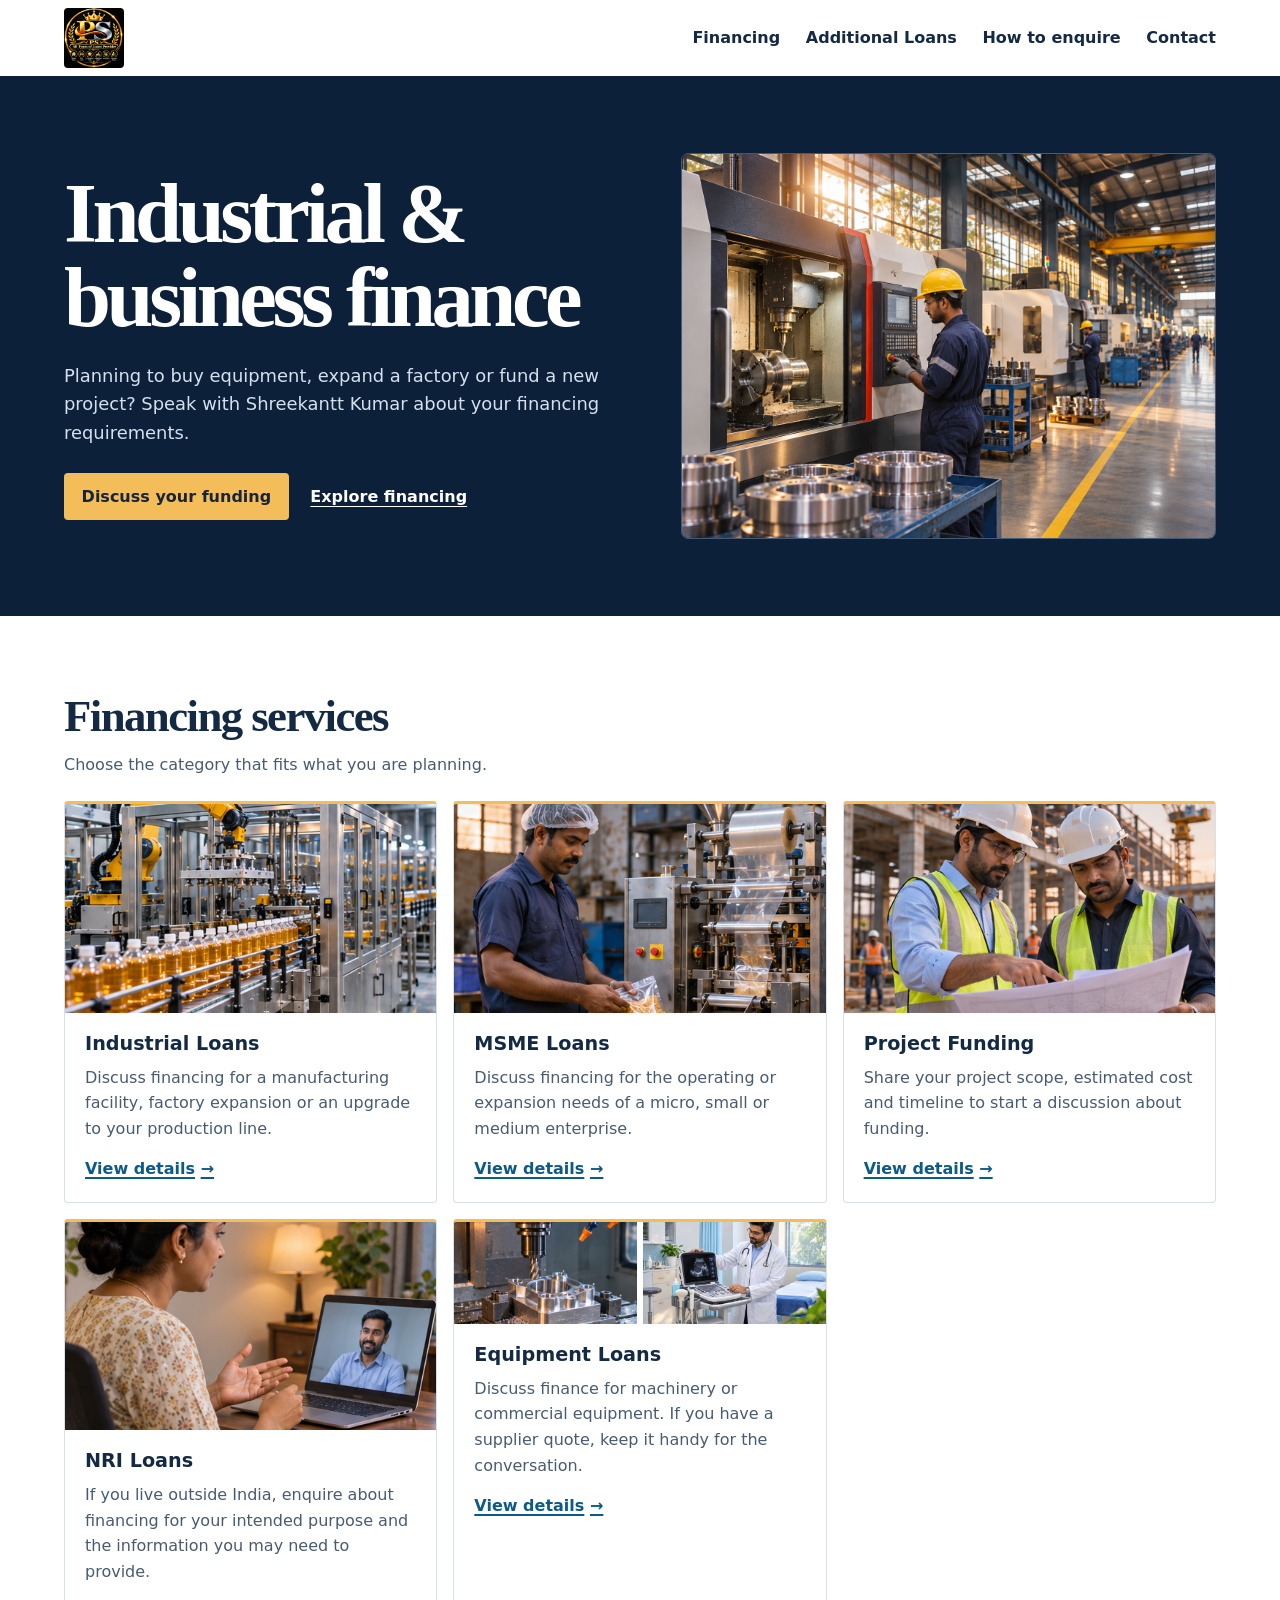
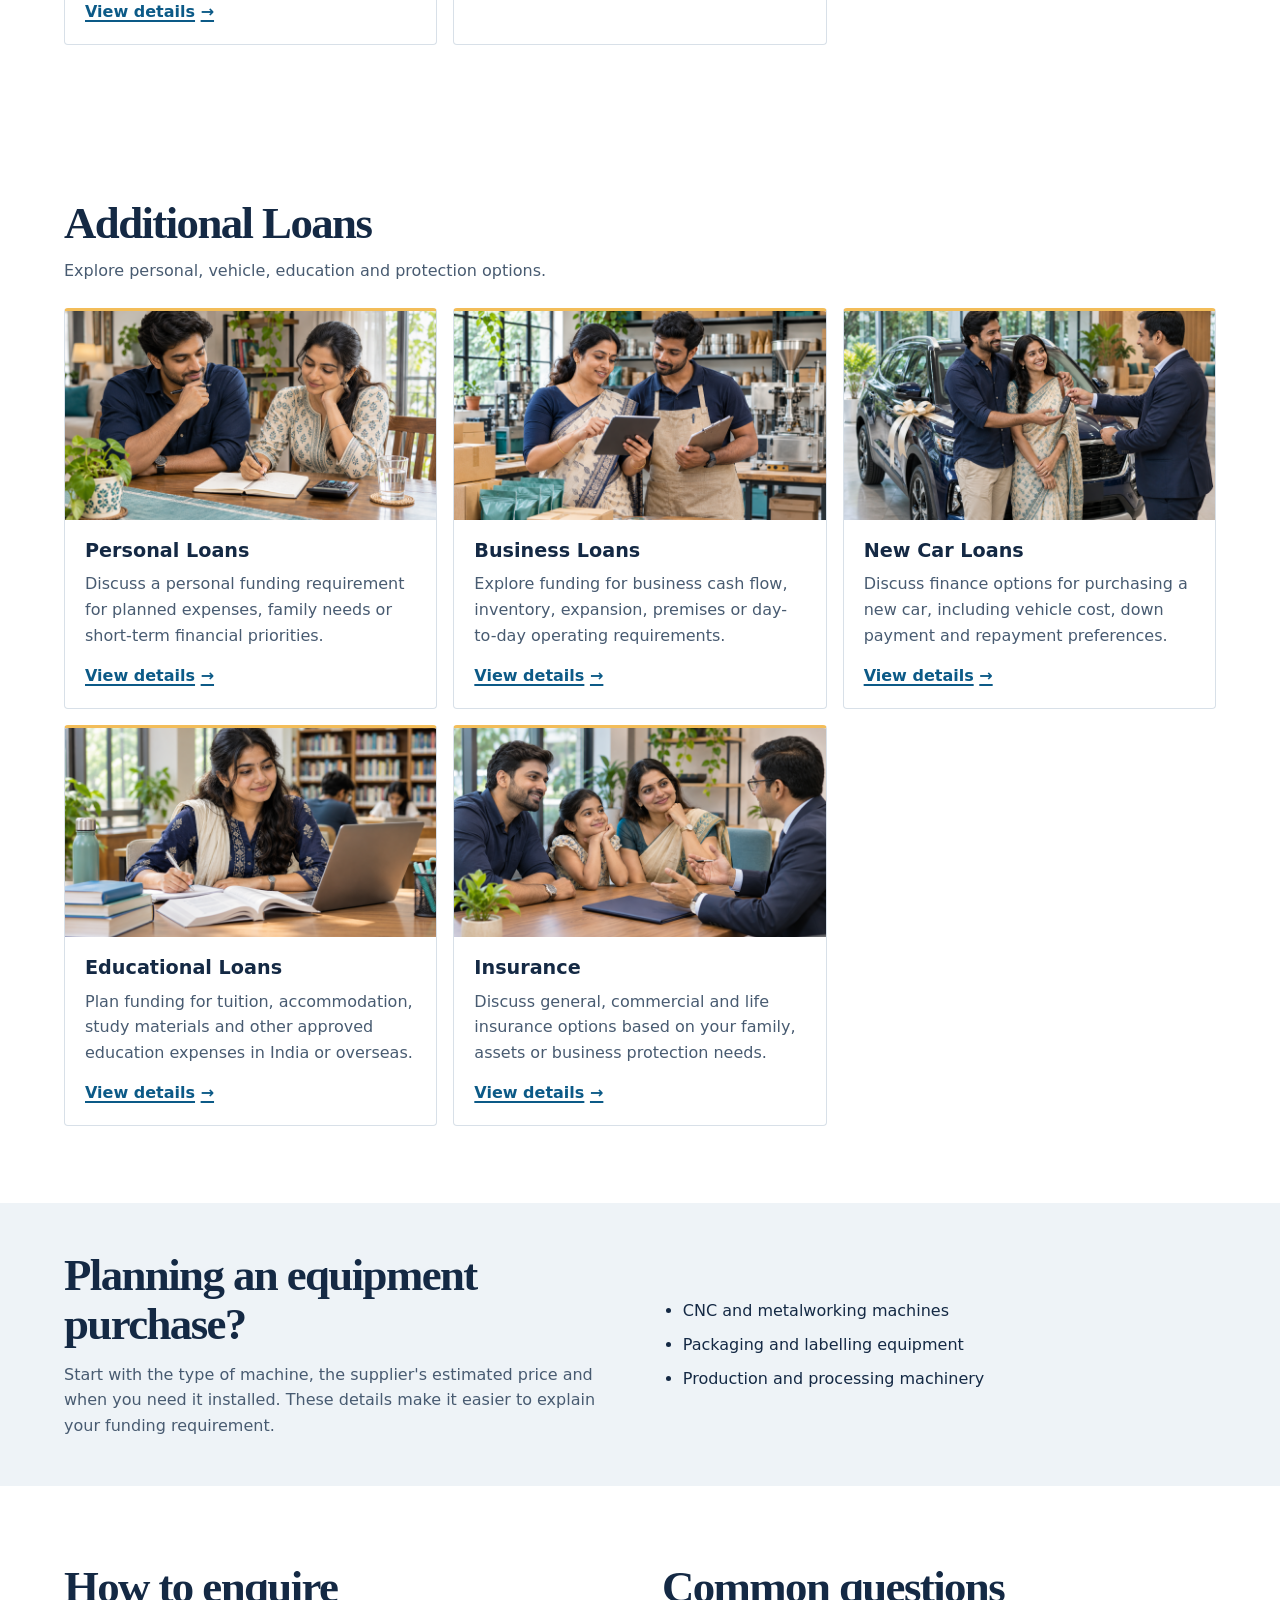
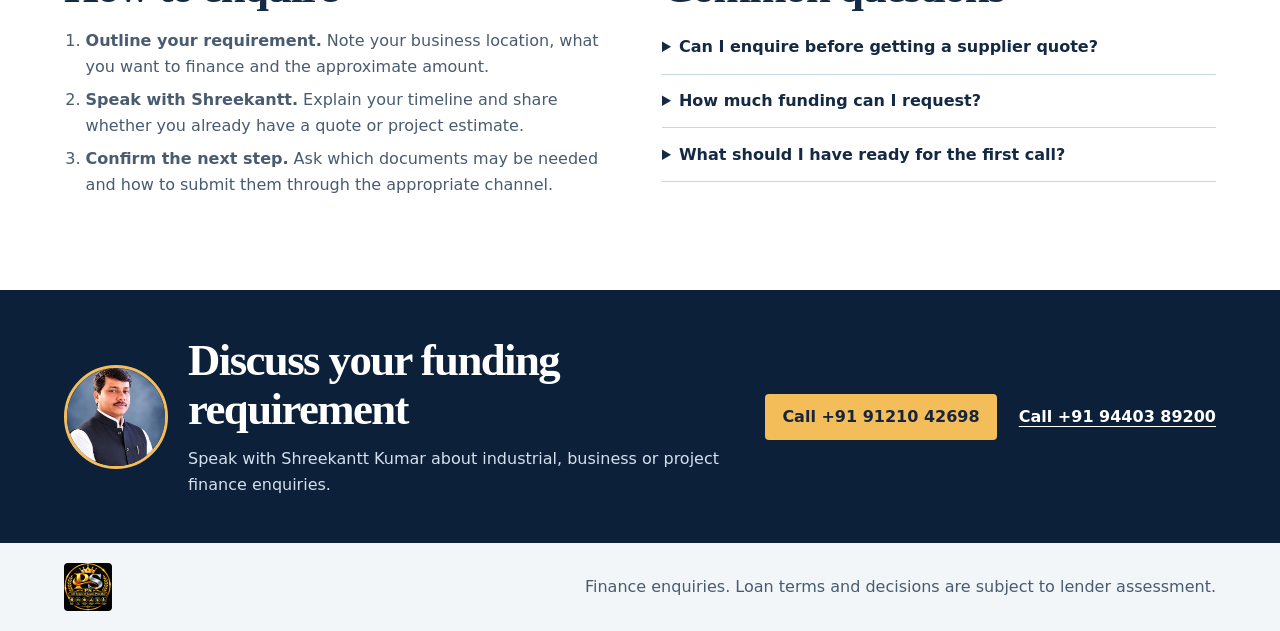
==== commit 0f746ba8: "Merge remote main and update name # Conflicts: #	index.html" ====
--- a/index.html
+++ b/index.html
@@ -1,93 +1,210 @@
-
 <!doctype html>
-<html lang="en">
+<html lang="en-IN">
 <head>
   <meta charset="utf-8">
   <meta name="viewport" content="width=device-width, initial-scale=1">
-  <title>sreekanth | Machinery Finance</title>
-  <meta name="description" content="Machinery finance solutions from sreekanth for growing businesses.">
+  <meta name="robots" content="noindex">
+  <meta name="description" content="Discuss industrial loans, MSME loans, project funding, NRI loans and equipment finance with sreekanth.">
+  <title>sreekanth | Industrial &amp; Business Finance Enquiries</title>
   <meta property="og:title" content="sreekanth | Machinery Finance">
-  <meta property="og:description" content="Machinery finance solutions from sreekanth for growing businesses.">
+  <meta property="og:description" content="Machinery finance solutions for growing businesses.">
   <meta property="og:type" content="website">
   <meta name="twitter:card" content="summary">
   <meta name="twitter:title" content="sreekanth | Machinery Finance">
-  <meta name="twitter:description" content="Machinery finance solutions from sreekanth for growing businesses.">
-  <style>
-    * { box-sizing: border-box; }
-    body {
-      margin: 0;
-      font: 1rem/1.6 system-ui, sans-serif;
-      color: #14243a;
-      background: #f3f6fa;
-    }
-    .site-header {
-      padding: 1rem 5%;
-      background: #112942;
-      color: white;
-      font-size: 1.25rem;
-      font-weight: 700;
-    }
-    main {
-      width: min(90%, 1100px);
-      margin: 3rem auto;
-    }
-    .hero {
-      display: grid;
-      grid-template-columns: 1fr 1fr;
-      align-items: center;
-      gap: 2rem;
-    }
-    h1 {
-      margin: 0;
-      font-size: clamp(2rem, 5vw, 3.5rem);
-      line-height: 1.1;
-    }
-    .hero img {
-      display: block;
-      width: 100%;
-      border-radius: 1rem;
-    }
-    .button {
-      display: inline-block;
-      padding: 0.7rem 1rem;
-      border-radius: 0.5rem;
-      background: #075e57;
-      color: white;
-      font-weight: 600;
-    }
-    #equipment {
-      margin-top: 3rem;
-      padding: 1.5rem;
-      border-radius: 1rem;
-      background: white;
-    }
-    #equipment h2 { margin-top: 0; }
-    @media (max-width: 700px) {
-      .hero { grid-template-columns: 1fr; }
-    }
-  </style>
+  <meta name="twitter:description" content="Machinery finance solutions for growing businesses.">
+  <link rel="stylesheet" href="styles.css">
 </head>
 <body>
-  <header class="site-header">sreekanth</header>
-
-  <main>
-    <section class="hero">
+  <a class="skip-link" href="#main">Skip to content</a>
+
+  <header class="site-header" id="top">
+    <div class="wrap header-inner">
+      <a class="brand" href="#top" aria-label="SRIDigitals home"><img class="brand-logo" src="images/logo.jpeg" alt="SRI PS All Types of Loans Provider"></a>
+      <nav aria-label="Main navigation">
+        <a href="#services">Financing</a>
+        <a href="#additional-loans">Additional Loans</a>
+        <a href="#process">How to enquire</a>
+        <a href="#contact">Contact</a>
+      </nav>
+    </div>
+  </header>
+
+  <main id="main">
+    <section class="hero" aria-labelledby="hero-title">
+      <div class="wrap hero-inner">
+        <div class="hero-content">
+          <h1 id="hero-title">Industrial &amp;<br>business finance</h1>
+          <p>Planning to buy equipment, expand a factory or fund a new project? Speak with Shreekantt Kumar about your financing requirements.</p>
+          <div class="actions">
+            <a class="button" href="#contact">Discuss your funding</a>
+            <a class="secondary" href="#services">Explore financing</a>
+          </div>
+        </div>
+        <figure class="hero-visual">
+          <img src="images/images/industrial-factory-hero.png" alt="Technician operating CNC machinery in a modern factory">
+        </figure>
+      </div>
+    </section>
+
+    <section class="wrap section" id="services">
+      <h2>Financing services</h2>
+      <p class="intro">Choose the category that fits what you are planning.</p>
+      <div class="services">
+        <article class="service">
+          <img src="images/images/factory-production-line.png" alt="Automated factory production line">
+          <div class="service-copy">
+            <h3>Industrial Loans</h3>
+            <p>Discuss financing for a manufacturing facility, factory expansion or an upgrade to your production line.</p>
+            <a class="card-link" href="industrial-loans.html" aria-label="View full details about Industrial Loans">View details <span aria-hidden="true">&rarr;</span></a>
+          </div>
+        </article>
+        <article class="service">
+          <img src="images/images/msme-workshop.png" alt="Small manufacturing workshop and packaging machine">
+          <div class="service-copy">
+            <h3>MSME Loans</h3>
+            <p>Discuss financing for the operating or expansion needs of a micro, small or medium enterprise.</p>
+            <a class="card-link" href="msme-loans.html" aria-label="View full details about MSME Loans">View details <span aria-hidden="true">&rarr;</span></a>
+          </div>
+        </article>
+        <article class="service">
+          <img src="images/images/project-planning.png" alt="Engineers reviewing plans at a construction site">
+          <div class="service-copy">
+            <h3>Project Funding</h3>
+            <p>Share your project scope, estimated cost and timeline to start a discussion about funding.</p>
+            <a class="card-link" href="project-funding.html" aria-label="View full details about Project Funding">View details <span aria-hidden="true">&rarr;</span></a>
+          </div>
+        </article>
+        <article class="service">
+          <img src="images/images/nri-consultation.png" alt="Professional discussing requirements over a video call">
+          <div class="service-copy">
+            <h3>NRI Loans</h3>
+            <p>If you live outside India, enquire about financing for your intended purpose and the information you may need to provide.</p>
+            <a class="card-link" href="nri-loans.html" aria-label="View full details about NRI Loans">View details <span aria-hidden="true">&rarr;</span></a>
+          </div>
+        </article>
+        <article class="service">
+          <div class="equipment-image-pair">
+            <img src="images/images/cnc-equipment.png" alt="CNC machine cutting a metal component">
+            <img src="images/images/medical-ultrasound-equipment.png" alt="Doctor inspecting portable ultrasound equipment">
+          </div>
+          <div class="service-copy">
+            <h3>Equipment Loans</h3>
+            <p>Discuss finance for machinery or commercial equipment. If you have a supplier quote, keep it handy for the conversation.</p>
+            <a class="card-link" href="equipment-loans.html" aria-label="View full details about Equipment Loans">View details <span aria-hidden="true">&rarr;</span></a>
+          </div>
+        </article>
+      </div>
+    </section>
+
+    <section class="wrap section" id="additional-loans">
+      <h2>Additional Loans</h2>
+      <p class="intro">Explore personal, vehicle, education and protection options.</p>
+      <div class="services">
+        <article class="service">
+          <img src="images/images/Couple Reviewing a Household Budget.png" alt="Couple reviewing their household budget">
+          <div class="service-copy">
+            <h3>Personal Loans</h3>
+            <p>Discuss a personal funding requirement for planned expenses, family needs or short-term financial priorities.</p>
+            <a class="card-link" href="personal-loans.html" aria-label="View full details about Personal Loans">View details <span aria-hidden="true">&rarr;</span></a>
+          </div>
+        </article>
+        <article class="service">
+          <img src="images/images/Small Business Owners Review Inventory-2.png" alt="Small business owners reviewing inventory">
+          <div class="service-copy">
+            <h3>Business Loans</h3>
+            <p>Explore funding for business cash flow, inventory, expansion, premises or day-to-day operating requirements.</p>
+            <a class="card-link" href="business-loans.html" aria-label="View full details about Business Loans">View details <span aria-hidden="true">&rarr;</span></a>
+          </div>
+        </article>
+        <article class="service">
+          <img src="images/images/Couple Receives New Car Keys-3.png" alt="Couple receiving the keys to their new car">
+          <div class="service-copy">
+            <h3>New Car Loans</h3>
+            <p>Discuss finance options for purchasing a new car, including vehicle cost, down payment and repayment preferences.</p>
+            <a class="card-link" href="new-car-loans.html" aria-label="View full details about New Car Loans">View details <span aria-hidden="true">&rarr;</span></a>
+          </div>
+        </article>
+        <article class="service">
+          <img src="images/images/Focused student in a campus library-5.png" alt="Student studying in a campus library">
+          <div class="service-copy">
+            <h3>Educational Loans</h3>
+            <p>Plan funding for tuition, accommodation, study materials and other approved education expenses in India or overseas.</p>
+            <a class="card-link" href="educational-loans.html" aria-label="View full details about Educational Loans">View details <span aria-hidden="true">&rarr;</span></a>
+          </div>
+        </article>
+        <article class="service">
+          <img src="images/images/Family protection consultation-4.png" alt="Family discussing insurance protection">
+          <div class="service-copy">
+            <h3>Insurance</h3>
+            <p>Discuss general, commercial and life insurance options based on your family, assets or business protection needs.</p>
+            <a class="card-link" href="insurance.html" aria-label="View full details about Insurance">View details <span aria-hidden="true">&rarr;</span></a>
+          </div>
+        </article>
+      </div>
+    </section>
+
+    <section class="equipment" id="equipment">
+      <div class="wrap equipment-inner">
+        <div>
+          <h2>Planning an equipment purchase?</h2>
+          <p>Start with the type of machine, the supplier's estimated price and when you need it installed. These details make it easier to explain your funding requirement.</p>
+        </div>
+        <ul>
+          <li>CNC and metalworking machines</li>
+          <li>Packaging and labelling equipment</li>
+          <li>Production and processing machinery</li>
+        </ul>
+      </div>
+    </section>
+
+    <section class="wrap section process" id="process">
       <div>
-        <h1>Machinery finance for growing businesses</h1>
-        <p>Explore financing options for industrial equipment and machinery.</p>
-        <a class="button" href="#equipment">Explore equipment</a>
-      </div>
-      <img src="images/machinery.jpg" alt="Industrial machinery on a factory floor">
-    </section>
-
-    <section id="equipment">
-      <h2>Equipment you may want to finance</h2>
-      <ul>
-        <li>CNC and metalworking machines</li>
-        <li>Packaging and labelling equipment</li>
-        <li>Production and processing machinery</li>
-      </ul>
+        <h2>How to enquire</h2>
+        <ol>
+          <li><strong>Outline your requirement.</strong> Note your business location, what you want to finance and the approximate amount.</li>
+          <li><strong>Speak with Shreekantt.</strong> Explain your timeline and share whether you already have a quote or project estimate.</li>
+          <li><strong>Confirm the next step.</strong> Ask which documents may be needed and how to submit them through the appropriate channel.</li>
+        </ol>
+      </div>
+      <div>
+        <h2>Common questions</h2>
+        <details>
+          <summary>Can I enquire before getting a supplier quote?</summary>
+          <p>Yes. Start with the type of equipment and an estimated budget. A supplier quote can help clarify the price and specifications later.</p>
+        </details>
+        <details>
+          <summary>How much funding can I request?</summary>
+          <p>Start with the amount your business or project needs. Any funding offer depends on the lender, the product and the assessment of your application.</p>
+        </details>
+        <details>
+          <summary>What should I have ready for the first call?</summary>
+          <p>Have the business location, loan purpose, estimated amount and timeline handy. For equipment, bring the supplier estimate if available.</p>
+        </details>
+      </div>
+    </section>
+
+    <section class="contact" id="contact">
+      <div class="wrap contact-inner">
+        <div class="contact-person">
+          <img src="images/profile.jpeg" alt="Shreekantt Kumar">
+          <div>
+            <h2>Discuss your funding requirement</h2>
+            <p>Speak with Shreekantt Kumar about industrial, business or project finance enquiries.</p>
+          </div>
+        </div>
+        <address>
+          <a class="button" href="tel:+919121042698">Call +91 91210 42698</a>
+          <a class="secondary" href="tel:+919440389200">Call +91 94403 89200</a>
+        </address>
+      </div>
     </section>
   </main>
+
+  <footer>
+    <div class="wrap footer-inner">
+      <img class="brand-logo" src="images/logo.jpeg" alt="SRI PS All Types of Loans Provider">
+      <p>Finance enquiries. Loan terms and decisions are subject to lender assessment.</p>
+    </div>
+  </footer>
 </body>
 </html>
--- a/styles.css
+++ b/styles.css
@@ -0,0 +1,357 @@
+:root {
+  color-scheme: light;
+  --navy: #0d2039;
+  --ink: #142944;
+  --muted: #485b71;
+  --light: #eef3f7;
+  --gold: #f3bd59;
+}
+
+* { box-sizing: border-box; }
+html { scroll-behavior: smooth; }
+body {
+  margin: 0;
+  font: 1rem/1.6 system-ui, sans-serif;
+  color: var(--ink);
+}
+a { color: inherit; }
+a:focus-visible, summary:focus-visible {
+  outline: 3px solid #c58215;
+  outline-offset: 5px;
+}
+.skip-link {
+  position: fixed;
+  top: .5rem;
+  left: .5rem;
+  z-index: 20;
+  background: white;
+  padding: .5rem;
+}
+.skip-link:not(:focus) { transform: translateY(-150%); }
+.wrap {
+  width: min(100% - 3rem, 72rem);
+  margin-inline: auto;
+}
+
+.site-header { background: white; }
+.header-inner, .footer-inner {
+  display: flex;
+  justify-content: space-between;
+  align-items: center;
+  gap: 1.25rem;
+}
+.header-inner { min-height: 4.75rem; }
+.brand {
+  font-size: 1.35rem;
+  font-weight: 800;
+  letter-spacing: -.045em;
+  text-decoration: none;
+}
+.brand span { font-weight: 550; }
+.brand-logo {
+  display: block;
+  width: auto;
+  height: 3.75rem;
+  max-width: 10rem;
+  object-fit: contain;
+  object-position: left center;
+  border-radius: .25rem;
+}
+.footer-inner .brand-logo { height: 3rem; }
+nav {
+  display: flex;
+  flex-wrap: wrap;
+  gap: .5rem 1.6rem;
+}
+nav a {
+  font-weight: 650;
+  text-decoration: none;
+}
+nav a:hover { text-decoration: underline; }
+
+.hero, .contact {
+  background: var(--navy);
+  color: white;
+}
+.hero-inner {
+  display: grid;
+  grid-template-columns: 1.08fr 1fr;
+  gap: 2.5rem;
+  align-items: center;
+  padding-block: clamp(3rem, 6vw, 6rem);
+}
+h1, h2, h3, p { margin: 0; }
+h1, h2, h3 { line-height: 1.15; }
+h1 {
+  max-width: 13ch;
+  font: 700 clamp(3rem, 6.6vw, 5.6rem)/.99 Georgia, serif;
+  letter-spacing: -.052em;
+}
+h2 {
+  font: 700 clamp(1.9rem, 3.5vw, 2.85rem)/1.09 Georgia, serif;
+  letter-spacing: -.035em;
+}
+h3 {
+  font-size: 1.2rem;
+  margin-bottom: .6rem;
+}
+.hero-content p {
+  max-width: 34rem;
+  margin-top: 1.4rem;
+  color: #d4e0ee;
+  font-size: 1.12rem;
+}
+.actions, address {
+  display: flex;
+  flex-wrap: wrap;
+  align-items: center;
+  gap: .7rem 1.35rem;
+}
+.actions { margin-top: 1.6rem; }
+.button {
+  display: inline-flex;
+  padding: .65rem 1.1rem;
+  color: #18243a;
+  background: var(--gold);
+  border-radius: .25rem;
+  font-weight: 800;
+  text-decoration: none;
+}
+.button:hover { background: #ffd78a; }
+.secondary {
+  font-weight: 700;
+  text-underline-offset: .25em;
+}
+.hero-visual {
+  margin: 0;
+  overflow: hidden;
+  min-height: 24rem;
+  border: 1px solid #455972;
+  border-radius: .45rem;
+  background: #253953;
+}
+.hero-visual img {
+  display: block;
+  width: 100%;
+  height: 100%;
+  min-height: 24rem;
+  object-fit: cover;
+}
+
+.section { padding-block: clamp(3rem, 6vw, 5.2rem); }
+.intro {
+  margin: .65rem 0 1.5rem;
+  color: var(--muted);
+}
+.services {
+  display: grid;
+  grid-template-columns: repeat(6, 1fr);
+  gap: 1rem;
+}
+.service {
+  grid-column: span 2;
+  overflow: hidden;
+  border: 1px solid #d8e0e8;
+  border-top: 3px solid var(--gold);
+  border-radius: .25rem;
+  background: white;
+}
+.service img {
+  display: block;
+  width: 100%;
+  aspect-ratio: 16 / 9;
+  object-fit: cover;
+}
+.equipment-image-pair {
+  display: grid;
+  grid-template-columns: repeat(2, minmax(0, 1fr));
+  gap: .4rem;
+  overflow: hidden;
+}
+.service-copy { padding: 1.25rem; }
+.card-link {
+  display: inline-flex;
+  gap: .35rem;
+  margin-top: .9rem;
+  color: #0c5a87;
+  font-weight: 800;
+  text-decoration-thickness: 2px;
+  text-underline-offset: .2em;
+}
+.card-link span { transition: transform .2s ease; }
+.card-link:hover span { transform: translateX(.2rem); }
+.service p, .equipment p, .process li, details p { color: var(--muted); }
+
+.equipment { background: var(--light); }
+.equipment-inner, .process {
+  display: grid;
+  grid-template-columns: 1fr 1fr;
+  gap: 2.75rem;
+}
+.equipment-inner {
+  align-items: center;
+  padding-block: 3rem;
+}
+.equipment p, .contact p { margin-top: .8rem; }
+.equipment ul {
+  margin: 0;
+  padding-left: 1.3rem;
+}
+.equipment li + li, .process li + li { margin-top: .5rem; }
+.process ol { padding-left: 1.35rem; }
+details {
+  border-bottom: 1px solid #cbd5df;
+  padding-block: .85rem;
+}
+details:first-of-type { margin-top: .55rem; }
+summary {
+  cursor: pointer;
+  font-weight: 700;
+}
+details p { margin: .6rem 0 .15rem; }
+
+.detail-hero {
+  background: var(--navy);
+  color: white;
+}
+.detail-hero-inner {
+  display: grid;
+  grid-template-columns: 1fr 1fr;
+  gap: 2.5rem;
+  align-items: center;
+  padding-block: clamp(3rem, 6vw, 5.5rem);
+}
+.detail-hero h1 {
+  max-width: none;
+  margin-bottom: .8rem;
+  font-size: clamp(3rem, 6vw, 5.2rem);
+}
+.detail-hero p { color: #d4e0ee; }
+.detail-hero .eyebrow {
+  margin-bottom: .5rem;
+  color: var(--gold);
+  font-weight: 800;
+  letter-spacing: .12em;
+  text-transform: uppercase;
+}
+.back-link {
+  display: inline-block;
+  margin-bottom: 1.5rem;
+  color: #d4e0ee;
+  font-weight: 700;
+  text-underline-offset: .2em;
+}
+.detail-hero img {
+  width: 100%;
+  max-height: 28rem;
+  object-fit: cover;
+  border: 1px solid #455972;
+  border-radius: .45rem;
+}
+.detail-section {
+  display: grid;
+  grid-template-columns: 1.55fr .65fr;
+  gap: 3rem;
+  padding-block: clamp(3rem, 6vw, 5rem);
+}
+.detail-content > p {
+  max-width: 48rem;
+  margin: .8rem 0 1.2rem;
+  color: var(--muted);
+}
+.detail-summary {
+  align-self: start;
+  border-top: 3px solid var(--gold);
+  background: var(--light);
+  padding: 1.35rem;
+}
+.detail-summary ul, .check-list, .number-list {
+  margin: .8rem 0 0;
+  padding-left: 1.25rem;
+}
+.detail-summary li + li, .check-list li + li { margin-top: .55rem; }
+.detail-band { background: var(--light); }
+.detail-grid {
+  display: grid;
+  grid-template-columns: 1fr 1fr;
+  gap: 3rem;
+  padding-block: clamp(3rem, 6vw, 5rem);
+}
+.detail-grid p { margin-top: .7rem; color: var(--muted); }
+.number-list li { padding-left: .25rem; }
+.number-list li + li { margin-top: .9rem; }
+.detail-cta {
+  display: flex;
+  justify-content: space-between;
+  align-items: center;
+  gap: 1.5rem;
+  padding-block: 3rem;
+}
+.detail-cta p { margin-top: .7rem; color: var(--muted); }
+
+.contact-inner {
+  display: flex;
+  flex-wrap: wrap;
+  justify-content: space-between;
+  align-items: center;
+  gap: 1.25rem;
+  padding-block: 2.85rem;
+}
+.contact-person {
+  display: flex;
+  align-items: center;
+  gap: 1.25rem;
+  max-width: 42rem;
+}
+.contact-person img {
+  width: 6.5rem;
+  height: 6.5rem;
+  flex: 0 0 6.5rem;
+  border: 3px solid var(--gold);
+  border-radius: 50%;
+  object-fit: cover;
+  object-position: center 18%;
+}
+.contact p { color: #d4e0ee; }
+address { font-style: normal; }
+
+footer {
+  padding-block: 1.25rem;
+  background: #f3f6f9;
+}
+footer p { color: var(--muted); }
+
+@media (max-width: 48rem) {
+  .hero-inner, .equipment-inner, .process {
+    grid-template-columns: 1fr;
+    gap: 1.6rem;
+  }
+  .detail-hero-inner, .detail-section, .detail-grid {
+    grid-template-columns: 1fr;
+  }
+  .detail-cta { align-items: flex-start; flex-direction: column; }
+  .services { grid-template-columns: repeat(2, 1fr); }
+  .service { grid-column: auto; }
+  .hero-visual, .hero-visual img {
+    min-height: 0;
+  }
+}
+
+@media (max-width: 31rem) {
+  .wrap { width: calc(100% - 2rem); }
+  .brand-logo { height: 3.25rem; }
+  .contact-person { align-items: flex-start; }
+  .contact-person img {
+    width: 5rem;
+    height: 5rem;
+    flex-basis: 5rem;
+  }
+  .header-inner, .footer-inner {
+    align-items: flex-start;
+    flex-direction: column;
+    gap: .45rem;
+    padding-block: .75rem;
+  }
+  nav { gap: .35rem 1rem; }
+  .services { grid-template-columns: 1fr; }
+}
